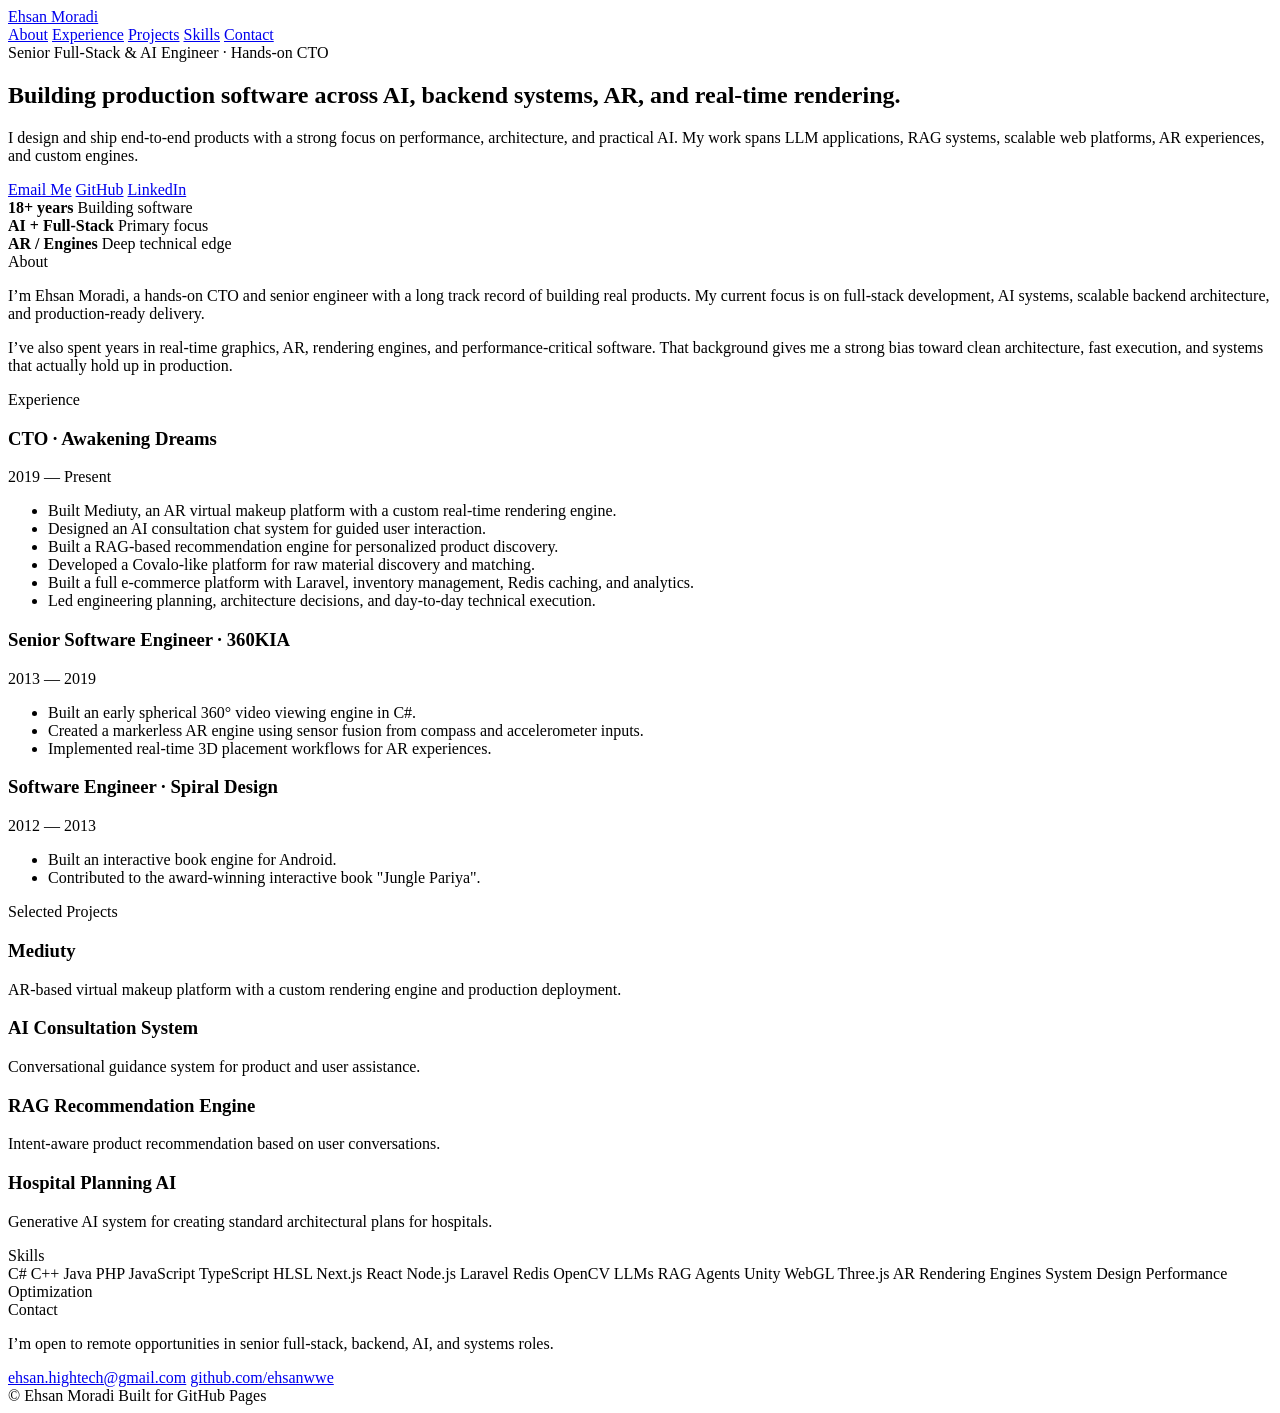
==== index.html @ c4885ecf "Create index.html" ====
<!DOCTYPE html>
<html lang="en">
<head>
  <meta charset="UTF-8" />
  <meta name="viewport" content="width=device-width, initial-scale=1.0" />
  <meta name="description" content="Ehsan Moradi — Senior Full-Stack & AI Engineer, hands-on CTO, building scalable products, AI systems, and real-time engines." />
  <meta name="theme-color" content="#0b1020" />
  <meta property="og:title" content="Ehsan Moradi — Full-Stack & AI Engineer" />
  <meta property="og:description" content="Hands-on CTO with 18+ years building AI systems, scalable products, AR, and real-time engines." />
  <meta property="og:type" content="website" />
  <title>Ehsan Moradi | Full-Stack & AI Engineer</title>
  <link rel="preconnect" href="https://fonts.googleapis.com">
  <link rel="preconnect" href="https://fonts.gstatic.com" crossorigin>
  <link href="https://fonts.googleapis.com/css2?family=Inter:wght@400;500;600;700;800&display=swap" rel="stylesheet">
  <link rel="stylesheet" href="style.css" />
</head>
<body>
  <div class="bg-grid"></div>

  <header class="topbar">
    <a class="brand" href="#home">Ehsan Moradi</a>
    <nav class="nav">
      <a href="#about">About</a>
      <a href="#experience">Experience</a>
      <a href="#projects">Projects</a>
      <a href="#skills">Skills</a>
      <a href="#contact">Contact</a>
    </nav>
  </header>

  <main id="home">
    <section class="hero">
      <div class="eyebrow">Senior Full-Stack & AI Engineer · Hands-on CTO</div>
      <h1>Building production software across AI, backend systems, AR, and real-time rendering.</h1>
      <p class="lead">
        I design and ship end-to-end products with a strong focus on performance, architecture, and practical AI.
        My work spans LLM applications, RAG systems, scalable web platforms, AR experiences, and custom engines.
      </p>

      <div class="hero-actions">
        <a class="button primary" href="mailto:ehsan.hightech@gmail.com">Email Me</a>
        <a class="button secondary" href="https://github.com/ehsanwwe" target="_blank" rel="noreferrer">GitHub</a>
        <a class="button secondary" href="https://www.linkedin.com/in/ehsan-hightech/" target="_blank" rel="noreferrer">LinkedIn</a>
      </div>

      <div class="hero-stats">
        <div class="stat">
          <strong>18+ years</strong>
          <span>Building software</span>
        </div>
        <div class="stat">
          <strong>AI + Full-Stack</strong>
          <span>Primary focus</span>
        </div>
        <div class="stat">
          <strong>AR / Engines</strong>
          <span>Deep technical edge</span>
        </div>
      </div>
    </section>

    <section class="section" id="about">
      <div class="section-title">
        <span>About</span>
      </div>
      <div class="card">
        <p>
          I’m Ehsan Moradi, a hands-on CTO and senior engineer with a long track record of building real products.
          My current focus is on full-stack development, AI systems, scalable backend architecture, and production-ready delivery.
        </p>
        <p>
          I’ve also spent years in real-time graphics, AR, rendering engines, and performance-critical software.
          That background gives me a strong bias toward clean architecture, fast execution, and systems that actually hold up in production.
        </p>
      </div>
    </section>

    <section class="section" id="experience">
      <div class="section-title">
        <span>Experience</span>
      </div>

      <div class="timeline">
        <article class="timeline-item card">
          <div class="timeline-meta">
            <h3>CTO · Awakening Dreams</h3>
            <span>2019 — Present</span>
          </div>
          <ul>
            <li>Built Mediuty, an AR virtual makeup platform with a custom real-time rendering engine.</li>
            <li>Designed an AI consultation chat system for guided user interaction.</li>
            <li>Built a RAG-based recommendation engine for personalized product discovery.</li>
            <li>Developed a Covalo-like platform for raw material discovery and matching.</li>
            <li>Built a full e-commerce platform with Laravel, inventory management, Redis caching, and analytics.</li>
            <li>Led engineering planning, architecture decisions, and day-to-day technical execution.</li>
          </ul>
        </article>

        <article class="timeline-item card">
          <div class="timeline-meta">
            <h3>Senior Software Engineer · 360KIA</h3>
            <span>2013 — 2019</span>
          </div>
          <ul>
            <li>Built an early spherical 360° video viewing engine in C#.</li>
            <li>Created a markerless AR engine using sensor fusion from compass and accelerometer inputs.</li>
            <li>Implemented real-time 3D placement workflows for AR experiences.</li>
          </ul>
        </article>

        <article class="timeline-item card">
          <div class="timeline-meta">
            <h3>Software Engineer · Spiral Design</h3>
            <span>2012 — 2013</span>
          </div>
          <ul>
            <li>Built an interactive book engine for Android.</li>
            <li>Contributed to the award-winning interactive book "Jungle Pariya".</li>
          </ul>
        </article>
      </div>
    </section>

    <section class="section" id="projects">
      <div class="section-title">
        <span>Selected Projects</span>
      </div>

      <div class="grid">
        <article class="card">
          <h3>Mediuty</h3>
          <p>AR-based virtual makeup platform with a custom rendering engine and production deployment.</p>
        </article>
        <article class="card">
          <h3>AI Consultation System</h3>
          <p>Conversational guidance system for product and user assistance.</p>
        </article>
        <article class="card">
          <h3>RAG Recommendation Engine</h3>
          <p>Intent-aware product recommendation based on user conversations.</p>
        </article>
        <article class="card">
          <h3>Hospital Planning AI</h3>
          <p>Generative AI system for creating standard architectural plans for hospitals.</p>
        </article>
      </div>
    </section>

    <section class="section" id="skills">
      <div class="section-title">
        <span>Skills</span>
      </div>

      <div class="card skill-cloud">
        <span>C#</span>
        <span>C++</span>
        <span>Java</span>
        <span>PHP</span>
        <span>JavaScript</span>
        <span>TypeScript</span>
        <span>HLSL</span>
        <span>Next.js</span>
        <span>React</span>
        <span>Node.js</span>
        <span>Laravel</span>
        <span>Redis</span>
        <span>OpenCV</span>
        <span>LLMs</span>
        <span>RAG</span>
        <span>Agents</span>
        <span>Unity</span>
        <span>WebGL</span>
        <span>Three.js</span>
        <span>AR</span>
        <span>Rendering Engines</span>
        <span>System Design</span>
        <span>Performance Optimization</span>
      </div>
    </section>

    <section class="section" id="contact">
      <div class="section-title">
        <span>Contact</span>
      </div>

      <div class="card contact-card">
        <p>I’m open to remote opportunities in senior full-stack, backend, AI, and systems roles.</p>
        <div class="contact-links">
          <a href="mailto:ehsan.hightech@gmail.com">ehsan.hightech@gmail.com</a>
          <a href="https://github.com/ehsanwwe" target="_blank" rel="noreferrer">github.com/ehsanwwe</a>
        </div>
      </div>
    </section>
  </main>

  <footer class="footer">
    <span>© <span id="year"></span> Ehsan Moradi</span>
    <span>Built for GitHub Pages</span>
  </footer>

  <script src="script.js"></script>
</body>
</html>
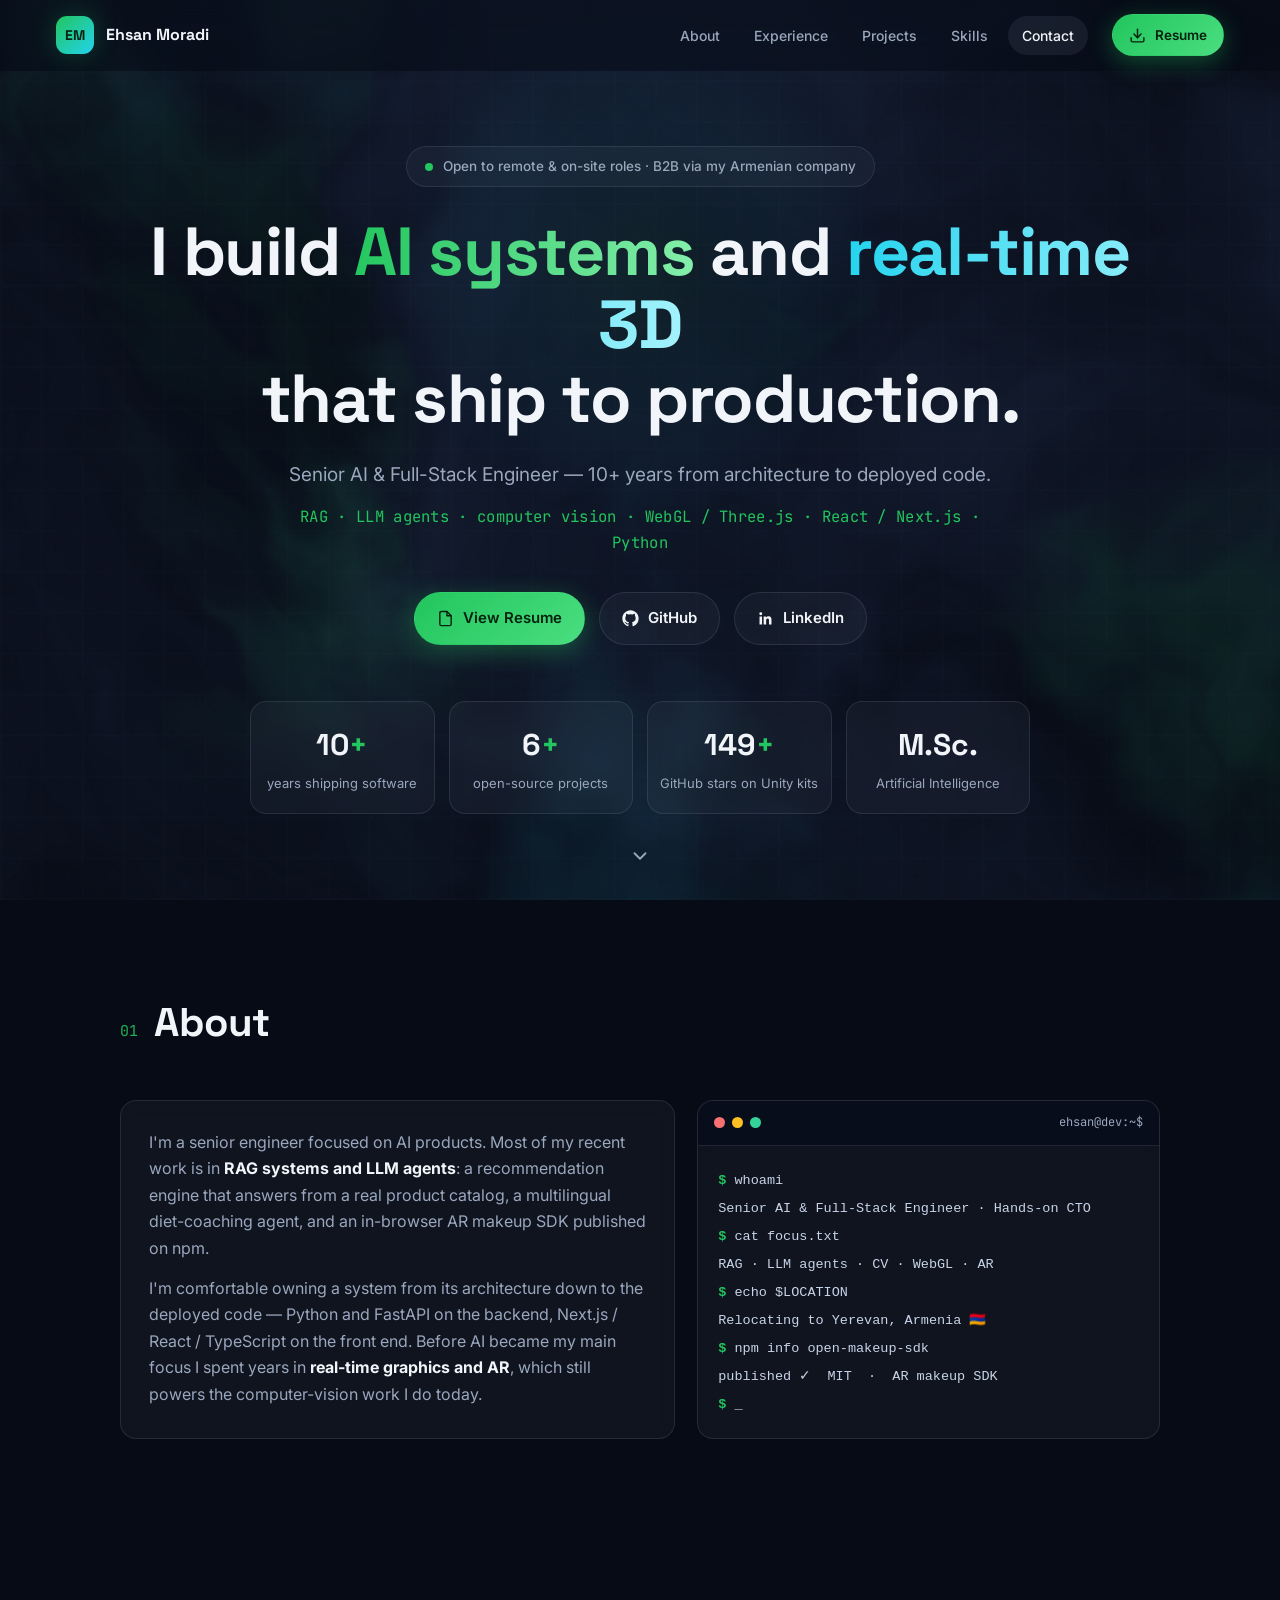
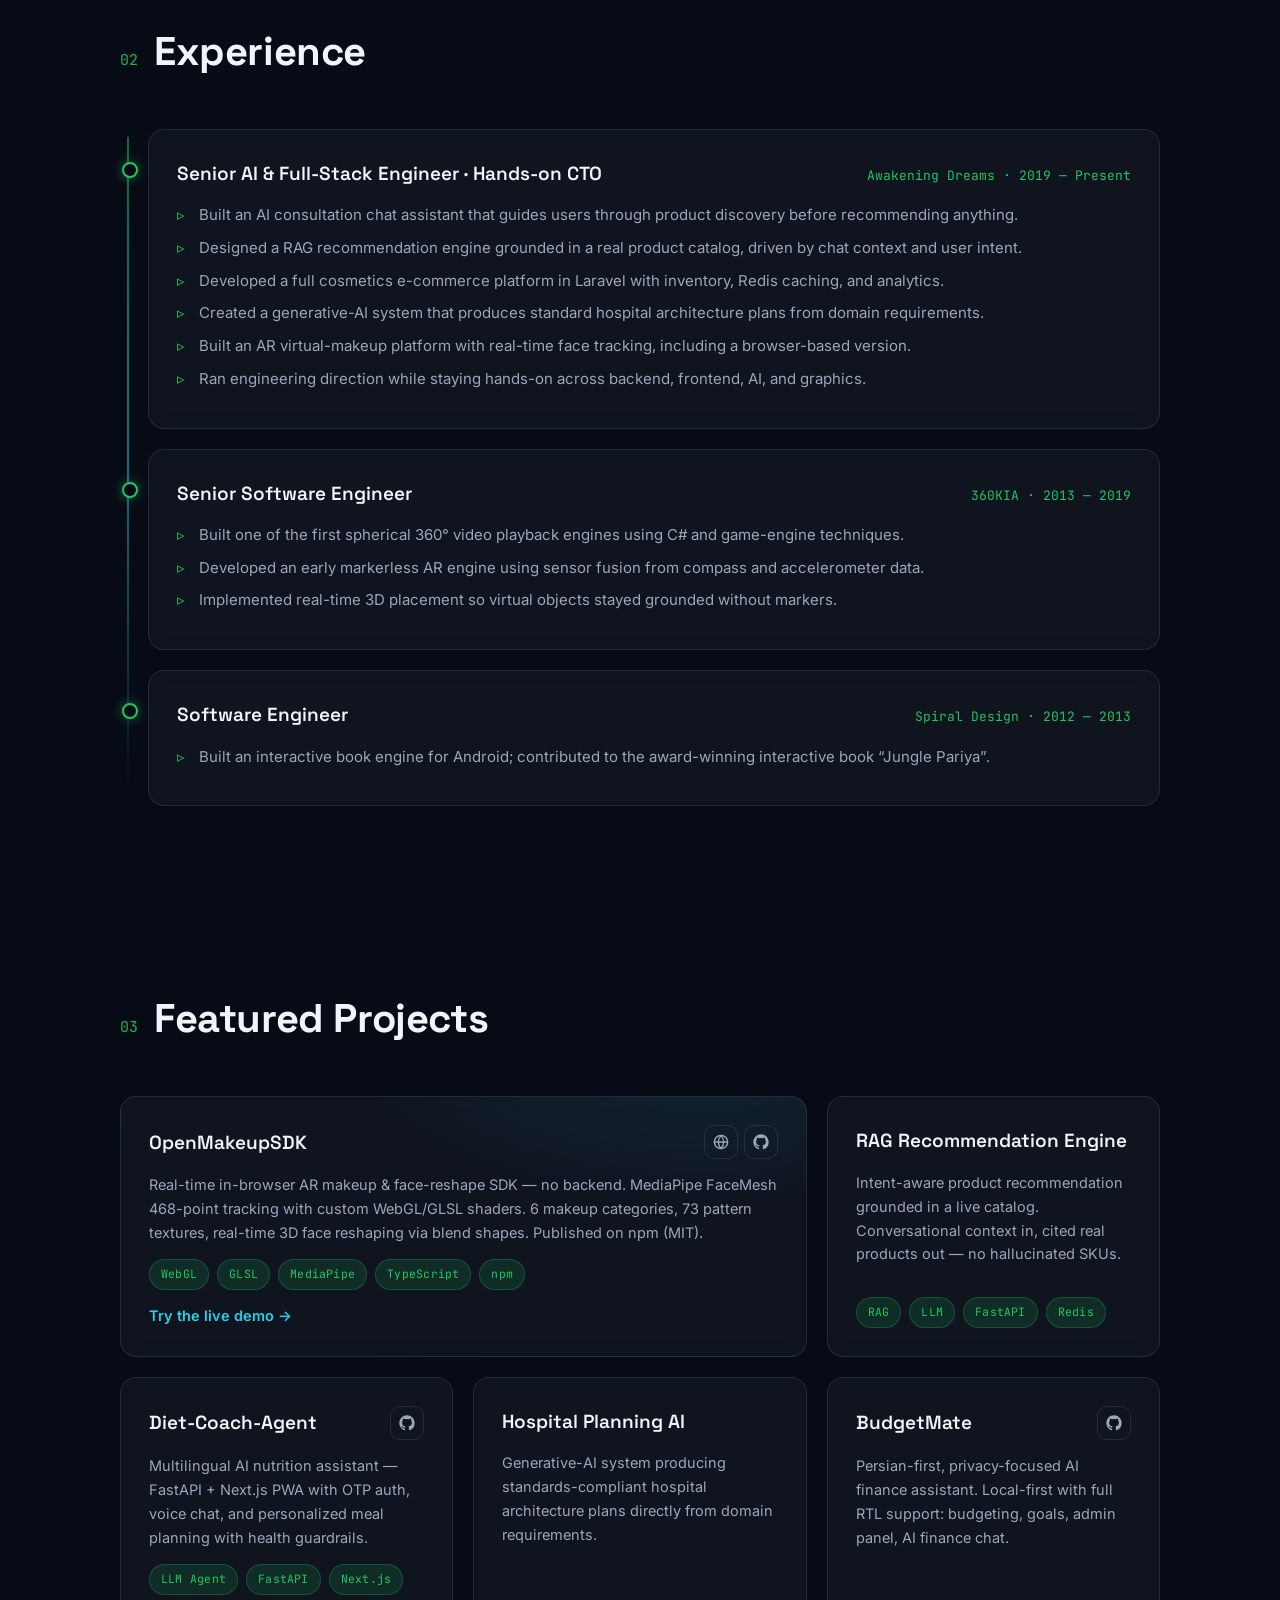
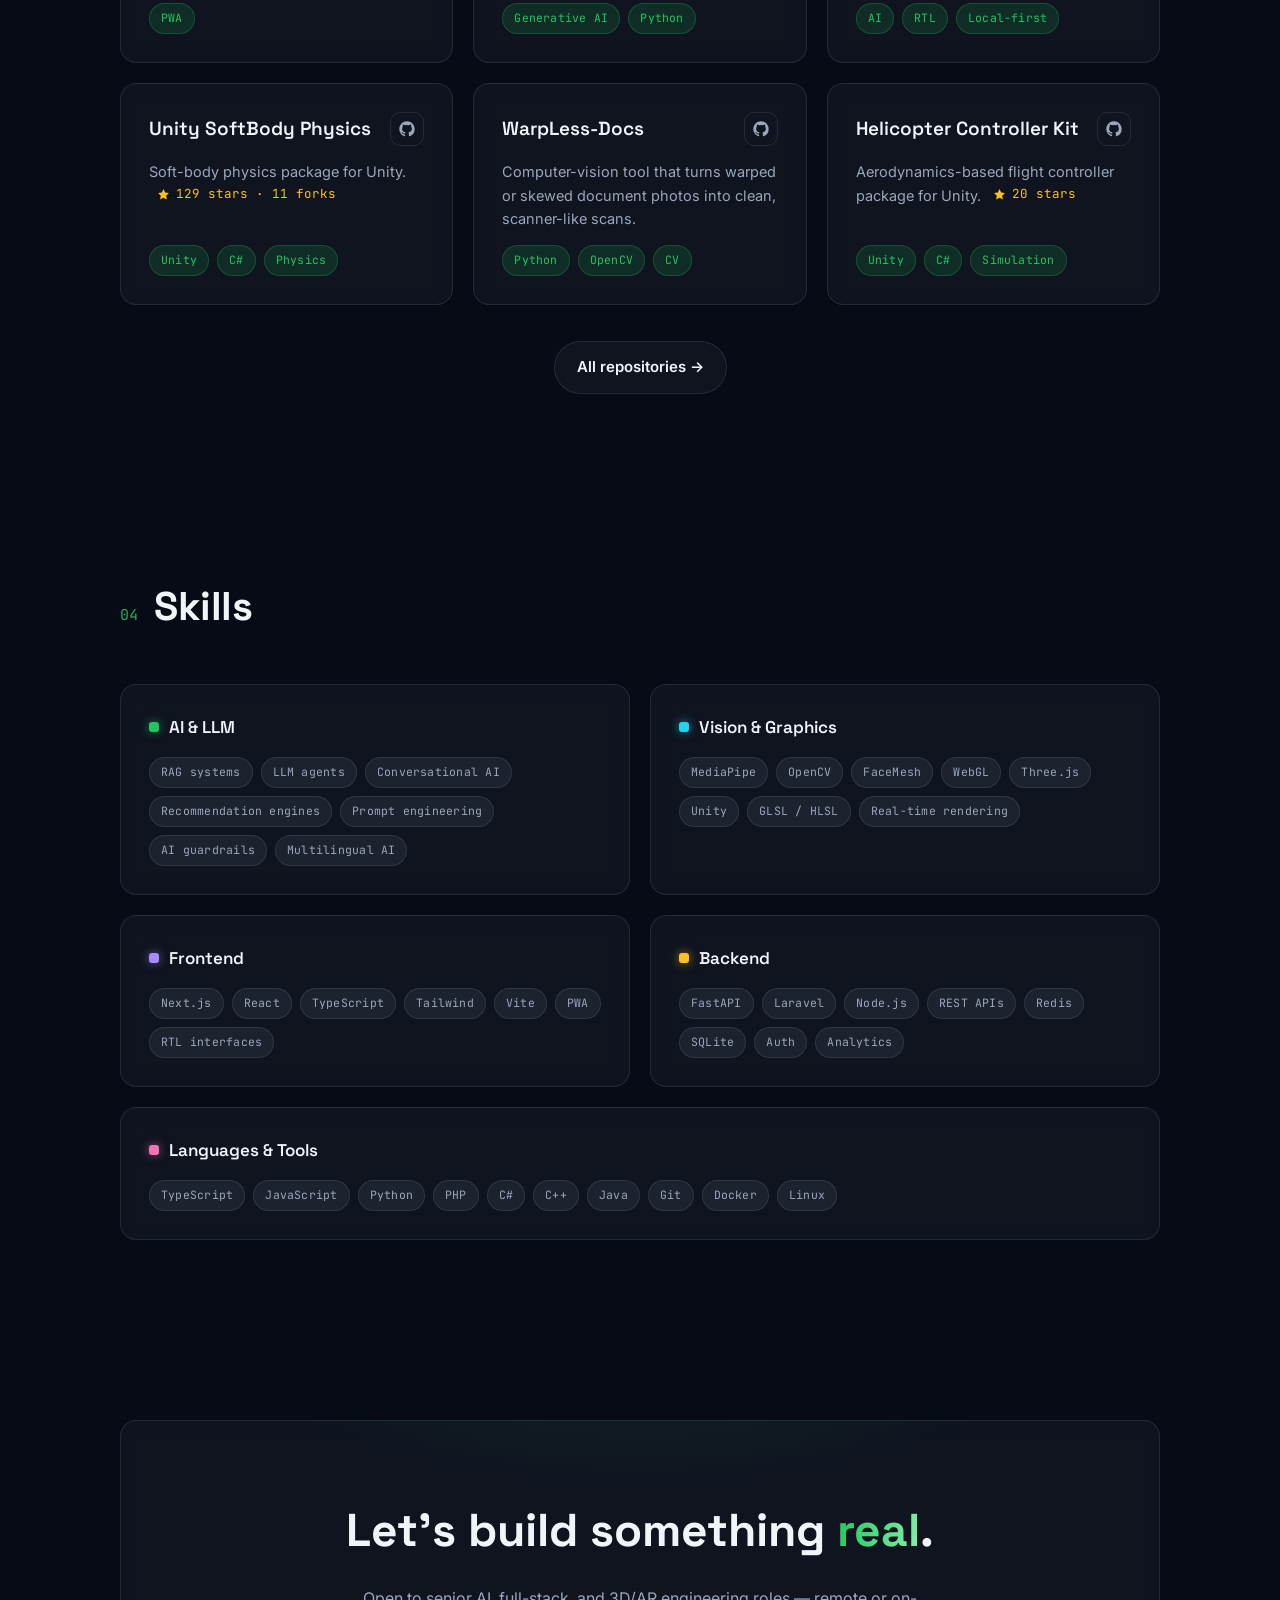
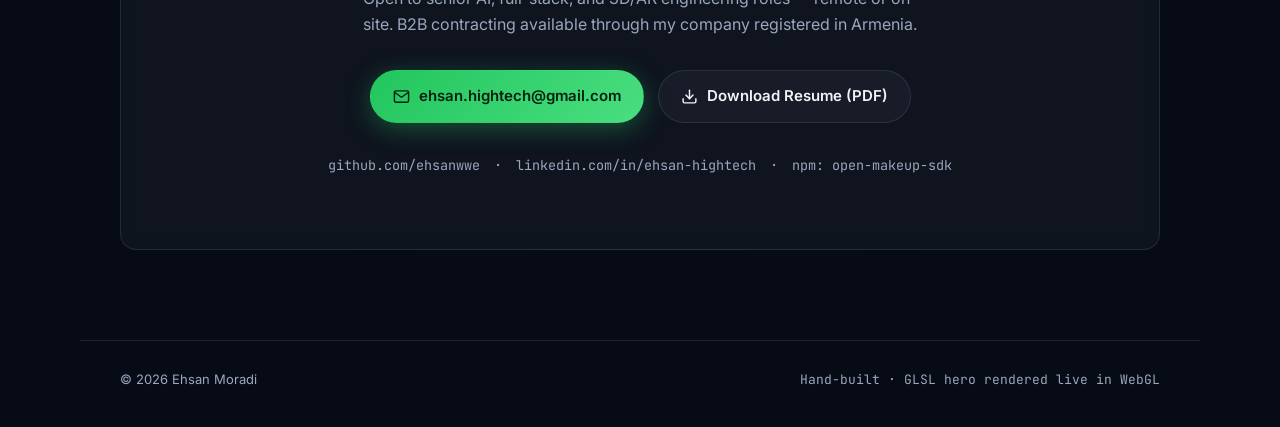
==== commit a4452e7e: "Redesign portfolio: WebGL shader hero, updated projects and resume" ====
--- a/index.html
+++ b/index.html
@@ -3,191 +3,369 @@
 <head>
   <meta charset="UTF-8" />
   <meta name="viewport" content="width=device-width, initial-scale=1.0" />
-  <meta name="description" content="Ehsan Moradi — Senior Full-Stack & AI Engineer, hands-on CTO, building scalable products, AI systems, and real-time engines." />
-  <meta name="theme-color" content="#0b1020" />
-  <meta property="og:title" content="Ehsan Moradi — Full-Stack & AI Engineer" />
-  <meta property="og:description" content="Hands-on CTO with 18+ years building AI systems, scalable products, AR, and real-time engines." />
+  <meta name="description" content="Ehsan Moradi — Senior AI & Full-Stack Engineer. RAG systems, LLM agents, computer vision, and real-time 3D/AR (WebGL, Three.js, Unity)." />
+  <meta name="theme-color" content="#070b16" />
+  <meta property="og:title" content="Ehsan Moradi — Senior AI & Full-Stack Engineer" />
+  <meta property="og:description" content="RAG systems, LLM agents, computer vision, and real-time 3D/AR. 10+ years shipping production software." />
   <meta property="og:type" content="website" />
-  <title>Ehsan Moradi | Full-Stack & AI Engineer</title>
-  <link rel="preconnect" href="https://fonts.googleapis.com">
-  <link rel="preconnect" href="https://fonts.gstatic.com" crossorigin>
-  <link href="https://fonts.googleapis.com/css2?family=Inter:wght@400;500;600;700;800&display=swap" rel="stylesheet">
+  <meta property="og:url" content="https://ehsanwwe.github.io/" />
+  <meta name="google-site-verification" content="PrLc9TsEm7Eomb3_ObNwf32BfNooqz1w4j-gSk7ICLw" />
+  <title>Ehsan Moradi | Senior AI & Full-Stack Engineer</title>
+  <link rel="preconnect" href="https://fonts.googleapis.com" />
+  <link rel="preconnect" href="https://fonts.gstatic.com" crossorigin />
+  <link href="https://fonts.googleapis.com/css2?family=Space+Grotesk:wght@400;500;600;700&family=Inter:wght@300;400;500;600;700&family=JetBrains+Mono:wght@400;500&display=swap" rel="stylesheet" />
   <link rel="stylesheet" href="style.css" />
+  <script type="application/ld+json">
+  {
+    "@context": "https://schema.org",
+    "@type": "Person",
+    "name": "Ehsan Moradi",
+    "jobTitle": "Senior AI & Full-Stack Engineer",
+    "email": "mailto:ehsan.hightech@gmail.com",
+    "url": "https://ehsanwwe.github.io",
+    "sameAs": [
+      "https://github.com/ehsanwwe",
+      "https://www.linkedin.com/in/ehsan-hightech/"
+    ],
+    "knowsAbout": ["RAG systems", "LLM agents", "Computer Vision", "WebGL", "Three.js", "React", "Next.js", "Python", "Unity"]
+  }
+  </script>
 </head>
 <body>
-  <div class="bg-grid"></div>
-
-  <header class="topbar">
-    <a class="brand" href="#home">Ehsan Moradi</a>
-    <nav class="nav">
+  <canvas id="gl" aria-hidden="true"></canvas>
+  <div class="noise" aria-hidden="true"></div>
+  <div class="cursor-glow" aria-hidden="true"></div>
+
+  <a class="skip-link" href="#main">Skip to main content</a>
+
+  <header class="topbar" id="topbar">
+    <a class="brand" href="#home" aria-label="Home">
+      <span class="brand-mark">EM</span>
+      <span class="brand-name">Ehsan Moradi</span>
+    </a>
+    <nav class="nav" aria-label="Primary">
       <a href="#about">About</a>
       <a href="#experience">Experience</a>
       <a href="#projects">Projects</a>
       <a href="#skills">Skills</a>
       <a href="#contact">Contact</a>
     </nav>
+    <a class="button small primary nav-cta" href="Ehsan_Moradi_Resume.pdf" target="_blank" rel="noreferrer">
+      <svg class="icon" viewBox="0 0 24 24" fill="none" stroke="currentColor" stroke-width="2" stroke-linecap="round" stroke-linejoin="round" aria-hidden="true"><path d="M21 15v4a2 2 0 0 1-2 2H5a2 2 0 0 1-2-2v-4"/><polyline points="7 10 12 15 17 10"/><line x1="12" y1="15" x2="12" y2="3"/></svg>
+      Resume
+    </a>
+    <button class="nav-toggle" id="navToggle" aria-label="Toggle menu" aria-expanded="false">
+      <span></span><span></span>
+    </button>
   </header>
 
-  <main id="home">
-    <section class="hero">
-      <div class="eyebrow">Senior Full-Stack & AI Engineer · Hands-on CTO</div>
-      <h1>Building production software across AI, backend systems, AR, and real-time rendering.</h1>
-      <p class="lead">
-        I design and ship end-to-end products with a strong focus on performance, architecture, and practical AI.
-        My work spans LLM applications, RAG systems, scalable web platforms, AR experiences, and custom engines.
-      </p>
-
-      <div class="hero-actions">
-        <a class="button primary" href="mailto:ehsan.hightech@gmail.com">Email Me</a>
-        <a class="button secondary" href="https://github.com/ehsanwwe" target="_blank" rel="noreferrer">GitHub</a>
-        <a class="button secondary" href="https://www.linkedin.com/in/ehsan-hightech/" target="_blank" rel="noreferrer">LinkedIn</a>
-      </div>
-
-      <div class="hero-stats">
-        <div class="stat">
-          <strong>18+ years</strong>
-          <span>Building software</span>
-        </div>
-        <div class="stat">
-          <strong>AI + Full-Stack</strong>
-          <span>Primary focus</span>
-        </div>
-        <div class="stat">
-          <strong>AR / Engines</strong>
-          <span>Deep technical edge</span>
-        </div>
-      </div>
-    </section>
-
+  <main id="main">
+    <!-- ============ HERO ============ -->
+    <section class="hero" id="home">
+      <div class="hero-inner">
+        <div class="hero-badge reveal">
+          <span class="pulse-dot" aria-hidden="true"></span>
+          Open to remote &amp; on-site roles · B2B via my Armenian company
+        </div>
+
+        <h1 class="hero-title reveal">
+          I build <span class="grad">AI systems</span> and
+          <span class="grad-alt">real-time 3D</span><br class="br-desktop" />
+          that ship to production.
+        </h1>
+
+        <p class="hero-sub reveal">
+          Senior AI &amp; Full-Stack Engineer — 10+ years from architecture to deployed code.
+          <span class="mono-line">RAG · LLM agents · computer vision · WebGL / Three.js · React / Next.js · Python</span>
+        </p>
+
+        <div class="hero-actions reveal">
+          <a class="button primary" href="Ehsan_Moradi_Resume.pdf" target="_blank" rel="noreferrer">
+            <svg class="icon" viewBox="0 0 24 24" fill="none" stroke="currentColor" stroke-width="2" stroke-linecap="round" stroke-linejoin="round" aria-hidden="true"><path d="M14 2H6a2 2 0 0 0-2 2v16a2 2 0 0 0 2 2h12a2 2 0 0 0 2-2V8z"/><polyline points="14 2 14 8 20 8"/></svg>
+            View Resume
+          </a>
+          <a class="button ghost" href="https://github.com/ehsanwwe" target="_blank" rel="noreferrer">
+            <svg class="icon" viewBox="0 0 24 24" fill="currentColor" aria-hidden="true"><path d="M12 .5C5.65.5.5 5.65.5 12c0 5.08 3.29 9.39 7.86 10.91.58.11.79-.25.79-.55v-2.17c-3.2.7-3.87-1.36-3.87-1.36-.52-1.33-1.28-1.68-1.28-1.68-1.04-.71.08-.7.08-.7 1.15.08 1.76 1.18 1.76 1.18 1.03 1.76 2.69 1.25 3.35.96.1-.75.4-1.25.72-1.54-2.55-.29-5.24-1.28-5.24-5.68 0-1.26.45-2.28 1.18-3.09-.12-.29-.51-1.46.11-3.05 0 0 .96-.31 3.15 1.18a10.9 10.9 0 0 1 5.74 0c2.18-1.49 3.14-1.18 3.14-1.18.63 1.59.24 2.76.12 3.05.74.81 1.18 1.83 1.18 3.09 0 4.42-2.69 5.39-5.26 5.67.41.36.78 1.06.78 2.14v3.17c0 .31.21.67.8.55A11.51 11.51 0 0 0 23.5 12C23.5 5.65 18.35.5 12 .5z"/></svg>
+            GitHub
+          </a>
+          <a class="button ghost" href="https://www.linkedin.com/in/ehsan-hightech/" target="_blank" rel="noreferrer">
+            <svg class="icon" viewBox="0 0 24 24" fill="currentColor" aria-hidden="true"><path d="M20.45 20.45h-3.55v-5.57c0-1.33-.03-3.04-1.85-3.04-1.86 0-2.14 1.45-2.14 2.94v5.67H9.35V9h3.41v1.56h.05c.47-.9 1.63-1.85 3.36-1.85 3.6 0 4.27 2.37 4.27 5.46v6.28zM5.34 7.43a2.06 2.06 0 1 1 0-4.12 2.06 2.06 0 0 1 0 4.12zM7.12 20.45H3.56V9h3.56v11.45z"/></svg>
+            LinkedIn
+          </a>
+        </div>
+
+        <dl class="hero-stats reveal">
+          <div class="stat"><dt data-count="10">0</dt><dd>years shipping software</dd></div>
+          <div class="stat"><dt data-count="6">0</dt><dd>open-source projects</dd></div>
+          <div class="stat"><dt data-count="149">0</dt><dd>GitHub stars on Unity kits</dd></div>
+          <div class="stat"><dt class="static">M.Sc.</dt><dd>Artificial Intelligence</dd></div>
+        </dl>
+      </div>
+
+      <a class="scroll-hint" href="#about" aria-label="Scroll to About">
+        <svg class="icon" viewBox="0 0 24 24" fill="none" stroke="currentColor" stroke-width="2" stroke-linecap="round" stroke-linejoin="round" aria-hidden="true"><polyline points="6 9 12 15 18 9"/></svg>
+      </a>
+    </section>
+
+    <!-- ============ ABOUT ============ -->
     <section class="section" id="about">
-      <div class="section-title">
-        <span>About</span>
-      </div>
-      <div class="card">
-        <p>
-          I’m Ehsan Moradi, a hands-on CTO and senior engineer with a long track record of building real products.
-          My current focus is on full-stack development, AI systems, scalable backend architecture, and production-ready delivery.
+      <div class="section-head reveal">
+        <span class="section-num mono">01</span>
+        <h2>About</h2>
+      </div>
+      <div class="about-grid">
+        <div class="card glass reveal">
+          <p>
+            I'm a senior engineer focused on AI products. Most of my recent work is in
+            <strong>RAG systems and LLM agents</strong>: a recommendation engine that answers from a real
+            product catalog, a multilingual diet-coaching agent, and an in-browser AR makeup SDK published on npm.
+          </p>
+          <p>
+            I'm comfortable owning a system from its architecture down to the deployed code — Python and
+            FastAPI on the backend, Next.js / React / TypeScript on the front end. Before AI became my main
+            focus I spent years in <strong>real-time graphics and AR</strong>, which still powers the
+            computer-vision work I do today.
+          </p>
+        </div>
+        <div class="card glass terminal reveal" aria-label="Quick facts">
+          <div class="terminal-bar"><span></span><span></span><span></span><em class="mono">ehsan@dev:~$</em></div>
+          <pre class="mono"><code><span class="t-cmd">$</span> whoami
+Senior AI &amp; Full-Stack Engineer · Hands-on CTO
+<span class="t-cmd">$</span> cat focus.txt
+RAG · LLM agents · CV · WebGL · AR
+<span class="t-cmd">$</span> echo $LOCATION
+Relocating to Yerevan, Armenia 🇦🇲
+<span class="t-cmd">$</span> npm info open-makeup-sdk
+published ✓  MIT  ·  AR makeup SDK
+<span class="t-cmd">$</span> _</code></pre>
+        </div>
+      </div>
+    </section>
+
+    <!-- ============ EXPERIENCE ============ -->
+    <section class="section" id="experience">
+      <div class="section-head reveal">
+        <span class="section-num mono">02</span>
+        <h2>Experience</h2>
+      </div>
+
+      <div class="timeline">
+        <article class="timeline-item card glass reveal">
+          <div class="timeline-meta">
+            <h3>Senior AI &amp; Full-Stack Engineer · Hands-on CTO</h3>
+            <span class="mono badge-line">Awakening Dreams · 2019 — Present</span>
+          </div>
+          <ul>
+            <li>Built an AI consultation chat assistant that guides users through product discovery before recommending anything.</li>
+            <li>Designed a RAG recommendation engine grounded in a real product catalog, driven by chat context and user intent.</li>
+            <li>Developed a full cosmetics e-commerce platform in Laravel with inventory, Redis caching, and analytics.</li>
+            <li>Created a generative-AI system that produces standard hospital architecture plans from domain requirements.</li>
+            <li>Built an AR virtual-makeup platform with real-time face tracking, including a browser-based version.</li>
+            <li>Ran engineering direction while staying hands-on across backend, frontend, AI, and graphics.</li>
+          </ul>
+        </article>
+
+        <article class="timeline-item card glass reveal">
+          <div class="timeline-meta">
+            <h3>Senior Software Engineer</h3>
+            <span class="mono badge-line">360KIA · 2013 — 2019</span>
+          </div>
+          <ul>
+            <li>Built one of the first spherical 360° video playback engines using C# and game-engine techniques.</li>
+            <li>Developed an early markerless AR engine using sensor fusion from compass and accelerometer data.</li>
+            <li>Implemented real-time 3D placement so virtual objects stayed grounded without markers.</li>
+          </ul>
+        </article>
+
+        <article class="timeline-item card glass reveal">
+          <div class="timeline-meta">
+            <h3>Software Engineer</h3>
+            <span class="mono badge-line">Spiral Design · 2012 — 2013</span>
+          </div>
+          <ul>
+            <li>Built an interactive book engine for Android; contributed to the award-winning interactive book “Jungle Pariya”.</li>
+          </ul>
+        </article>
+      </div>
+    </section>
+
+    <!-- ============ PROJECTS ============ -->
+    <section class="section" id="projects">
+      <div class="section-head reveal">
+        <span class="section-num mono">03</span>
+        <h2>Featured Projects</h2>
+      </div>
+
+      <div class="bento">
+        <article class="card glass project featured reveal" data-tilt>
+          <div class="project-top">
+            <h3>OpenMakeupSDK</h3>
+            <div class="project-links">
+              <a href="https://ehsanwwe.github.io/open-makeup-sdk/" target="_blank" rel="noreferrer" aria-label="OpenMakeupSDK live demo">
+                <svg class="icon" viewBox="0 0 24 24" fill="none" stroke="currentColor" stroke-width="2" stroke-linecap="round" stroke-linejoin="round" aria-hidden="true"><circle cx="12" cy="12" r="10"/><line x1="2" y1="12" x2="22" y2="12"/><path d="M12 2a15.3 15.3 0 0 1 4 10 15.3 15.3 0 0 1-4 10 15.3 15.3 0 0 1-4-10 15.3 15.3 0 0 1 4-10z"/></svg>
+              </a>
+              <a href="https://github.com/ehsanwwe/OpenMakeupSDK" target="_blank" rel="noreferrer" aria-label="OpenMakeupSDK on GitHub">
+                <svg class="icon" viewBox="0 0 24 24" fill="currentColor" aria-hidden="true"><path d="M12 .5C5.65.5.5 5.65.5 12c0 5.08 3.29 9.39 7.86 10.91.58.11.79-.25.79-.55v-2.17c-3.2.7-3.87-1.36-3.87-1.36-.52-1.33-1.28-1.68-1.28-1.68-1.04-.71.08-.7.08-.7 1.15.08 1.76 1.18 1.76 1.18 1.03 1.76 2.69 1.25 3.35.96.1-.75.4-1.25.72-1.54-2.55-.29-5.24-1.28-5.24-5.68 0-1.26.45-2.28 1.18-3.09-.12-.29-.51-1.46.11-3.05 0 0 .96-.31 3.15 1.18a10.9 10.9 0 0 1 5.74 0c2.18-1.49 3.14-1.18 3.14-1.18.63 1.59.24 2.76.12 3.05.74.81 1.18 1.83 1.18 3.09 0 4.42-2.69 5.39-5.26 5.67.41.36.78 1.06.78 2.14v3.17c0 .31.21.67.8.55A11.51 11.51 0 0 0 23.5 12C23.5 5.65 18.35.5 12 .5z"/></svg>
+              </a>
+            </div>
+          </div>
+          <p>Real-time in-browser AR makeup &amp; face-reshape SDK — no backend. MediaPipe FaceMesh 468-point tracking with custom WebGL/GLSL shaders. 6 makeup categories, 73 pattern textures, real-time 3D face reshaping via blend shapes. Published on npm (MIT).</p>
+          <div class="tags mono"><span>WebGL</span><span>GLSL</span><span>MediaPipe</span><span>TypeScript</span><span>npm</span></div>
+          <a class="project-cta" href="https://ehsanwwe.github.io/open-makeup-sdk/" target="_blank" rel="noreferrer">Try the live demo →</a>
+        </article>
+
+        <article class="card glass project reveal" data-tilt>
+          <div class="project-top">
+            <h3>RAG Recommendation Engine</h3>
+          </div>
+          <p>Intent-aware product recommendation grounded in a live catalog. Conversational context in, cited real products out — no hallucinated SKUs.</p>
+          <div class="tags mono"><span>RAG</span><span>LLM</span><span>FastAPI</span><span>Redis</span></div>
+        </article>
+
+        <article class="card glass project reveal" data-tilt>
+          <div class="project-top">
+            <h3>Diet-Coach-Agent</h3>
+            <div class="project-links">
+              <a href="https://github.com/ehsanwwe/Diet-Coach-Agent" target="_blank" rel="noreferrer" aria-label="Diet-Coach-Agent on GitHub">
+                <svg class="icon" viewBox="0 0 24 24" fill="currentColor" aria-hidden="true"><path d="M12 .5C5.65.5.5 5.65.5 12c0 5.08 3.29 9.39 7.86 10.91.58.11.79-.25.79-.55v-2.17c-3.2.7-3.87-1.36-3.87-1.36-.52-1.33-1.28-1.68-1.28-1.68-1.04-.71.08-.7.08-.7 1.15.08 1.76 1.18 1.76 1.18 1.03 1.76 2.69 1.25 3.35.96.1-.75.4-1.25.72-1.54-2.55-.29-5.24-1.28-5.24-5.68 0-1.26.45-2.28 1.18-3.09-.12-.29-.51-1.46.11-3.05 0 0 .96-.31 3.15 1.18a10.9 10.9 0 0 1 5.74 0c2.18-1.49 3.14-1.18 3.14-1.18.63 1.59.24 2.76.12 3.05.74.81 1.18 1.83 1.18 3.09 0 4.42-2.69 5.39-5.26 5.67.41.36.78 1.06.78 2.14v3.17c0 .31.21.67.8.55A11.51 11.51 0 0 0 23.5 12C23.5 5.65 18.35.5 12 .5z"/></svg>
+              </a>
+            </div>
+          </div>
+          <p>Multilingual AI nutrition assistant — FastAPI + Next.js PWA with OTP auth, voice chat, and personalized meal planning with health guardrails.</p>
+          <div class="tags mono"><span>LLM Agent</span><span>FastAPI</span><span>Next.js</span><span>PWA</span></div>
+        </article>
+
+        <article class="card glass project reveal" data-tilt>
+          <div class="project-top">
+            <h3>Hospital Planning AI</h3>
+          </div>
+          <p>Generative-AI system producing standards-compliant hospital architecture plans directly from domain requirements.</p>
+          <div class="tags mono"><span>Generative AI</span><span>Python</span></div>
+        </article>
+
+        <article class="card glass project reveal" data-tilt>
+          <div class="project-top">
+            <h3>BudgetMate</h3>
+            <div class="project-links">
+              <a href="https://github.com/ehsanwwe/BudgetMate" target="_blank" rel="noreferrer" aria-label="BudgetMate on GitHub">
+                <svg class="icon" viewBox="0 0 24 24" fill="currentColor" aria-hidden="true"><path d="M12 .5C5.65.5.5 5.65.5 12c0 5.08 3.29 9.39 7.86 10.91.58.11.79-.25.79-.55v-2.17c-3.2.7-3.87-1.36-3.87-1.36-.52-1.33-1.28-1.68-1.28-1.68-1.04-.71.08-.7.08-.7 1.15.08 1.76 1.18 1.76 1.18 1.03 1.76 2.69 1.25 3.35.96.1-.75.4-1.25.72-1.54-2.55-.29-5.24-1.28-5.24-5.68 0-1.26.45-2.28 1.18-3.09-.12-.29-.51-1.46.11-3.05 0 0 .96-.31 3.15 1.18a10.9 10.9 0 0 1 5.74 0c2.18-1.49 3.14-1.18 3.14-1.18.63 1.59.24 2.76.12 3.05.74.81 1.18 1.83 1.18 3.09 0 4.42-2.69 5.39-5.26 5.67.41.36.78 1.06.78 2.14v3.17c0 .31.21.67.8.55A11.51 11.51 0 0 0 23.5 12C23.5 5.65 18.35.5 12 .5z"/></svg>
+              </a>
+            </div>
+          </div>
+          <p>Persian-first, privacy-focused AI finance assistant. Local-first with full RTL support: budgeting, goals, admin panel, AI finance chat.</p>
+          <div class="tags mono"><span>AI</span><span>RTL</span><span>Local-first</span></div>
+        </article>
+
+        <article class="card glass project reveal" data-tilt>
+          <div class="project-top">
+            <h3>Unity SoftBody Physics</h3>
+            <div class="project-links">
+              <a href="https://github.com/ehsanwwe/Unity-SoftBody-Physics" target="_blank" rel="noreferrer" aria-label="Unity SoftBody Physics on GitHub">
+                <svg class="icon" viewBox="0 0 24 24" fill="currentColor" aria-hidden="true"><path d="M12 .5C5.65.5.5 5.65.5 12c0 5.08 3.29 9.39 7.86 10.91.58.11.79-.25.79-.55v-2.17c-3.2.7-3.87-1.36-3.87-1.36-.52-1.33-1.28-1.68-1.28-1.68-1.04-.71.08-.7.08-.7 1.15.08 1.76 1.18 1.76 1.18 1.03 1.76 2.69 1.25 3.35.96.1-.75.4-1.25.72-1.54-2.55-.29-5.24-1.28-5.24-5.68 0-1.26.45-2.28 1.18-3.09-.12-.29-.51-1.46.11-3.05 0 0 .96-.31 3.15 1.18a10.9 10.9 0 0 1 5.74 0c2.18-1.49 3.14-1.18 3.14-1.18.63 1.59.24 2.76.12 3.05.74.81 1.18 1.83 1.18 3.09 0 4.42-2.69 5.39-5.26 5.67.41.36.78 1.06.78 2.14v3.17c0 .31.21.67.8.55A11.51 11.51 0 0 0 23.5 12C23.5 5.65 18.35.5 12 .5z"/></svg>
+              </a>
+            </div>
+          </div>
+          <p>Soft-body physics package for Unity.
+            <span class="stars mono">
+              <svg class="icon star" viewBox="0 0 24 24" fill="currentColor" aria-hidden="true"><polygon points="12 2 15.09 8.26 22 9.27 17 14.14 18.18 21.02 12 17.77 5.82 21.02 7 14.14 2 9.27 8.91 8.26 12 2"/></svg>
+              129 stars · 11 forks
+            </span>
+          </p>
+          <div class="tags mono"><span>Unity</span><span>C#</span><span>Physics</span></div>
+        </article>
+
+        <article class="card glass project reveal" data-tilt>
+          <div class="project-top">
+            <h3>WarpLess-Docs</h3>
+            <div class="project-links">
+              <a href="https://github.com/ehsanwwe/WarpLess-Docs" target="_blank" rel="noreferrer" aria-label="WarpLess-Docs on GitHub">
+                <svg class="icon" viewBox="0 0 24 24" fill="currentColor" aria-hidden="true"><path d="M12 .5C5.65.5.5 5.65.5 12c0 5.08 3.29 9.39 7.86 10.91.58.11.79-.25.79-.55v-2.17c-3.2.7-3.87-1.36-3.87-1.36-.52-1.33-1.28-1.68-1.28-1.68-1.04-.71.08-.7.08-.7 1.15.08 1.76 1.18 1.76 1.18 1.03 1.76 2.69 1.25 3.35.96.1-.75.4-1.25.72-1.54-2.55-.29-5.24-1.28-5.24-5.68 0-1.26.45-2.28 1.18-3.09-.12-.29-.51-1.46.11-3.05 0 0 .96-.31 3.15 1.18a10.9 10.9 0 0 1 5.74 0c2.18-1.49 3.14-1.18 3.14-1.18.63 1.59.24 2.76.12 3.05.74.81 1.18 1.83 1.18 3.09 0 4.42-2.69 5.39-5.26 5.67.41.36.78 1.06.78 2.14v3.17c0 .31.21.67.8.55A11.51 11.51 0 0 0 23.5 12C23.5 5.65 18.35.5 12 .5z"/></svg>
+              </a>
+            </div>
+          </div>
+          <p>Computer-vision tool that turns warped or skewed document photos into clean, scanner-like scans.</p>
+          <div class="tags mono"><span>Python</span><span>OpenCV</span><span>CV</span></div>
+        </article>
+
+        <article class="card glass project reveal" data-tilt>
+          <div class="project-top">
+            <h3>Helicopter Controller Kit</h3>
+            <div class="project-links">
+              <a href="https://github.com/ehsanwwe" target="_blank" rel="noreferrer" aria-label="Helicopter Controller Kit on GitHub">
+                <svg class="icon" viewBox="0 0 24 24" fill="currentColor" aria-hidden="true"><path d="M12 .5C5.65.5.5 5.65.5 12c0 5.08 3.29 9.39 7.86 10.91.58.11.79-.25.79-.55v-2.17c-3.2.7-3.87-1.36-3.87-1.36-.52-1.33-1.28-1.68-1.28-1.68-1.04-.71.08-.7.08-.7 1.15.08 1.76 1.18 1.76 1.18 1.03 1.76 2.69 1.25 3.35.96.1-.75.4-1.25.72-1.54-2.55-.29-5.24-1.28-5.24-5.68 0-1.26.45-2.28 1.18-3.09-.12-.29-.51-1.46.11-3.05 0 0 .96-.31 3.15 1.18a10.9 10.9 0 0 1 5.74 0c2.18-1.49 3.14-1.18 3.14-1.18.63 1.59.24 2.76.12 3.05.74.81 1.18 1.83 1.18 3.09 0 4.42-2.69 5.39-5.26 5.67.41.36.78 1.06.78 2.14v3.17c0 .31.21.67.8.55A11.51 11.51 0 0 0 23.5 12C23.5 5.65 18.35.5 12 .5z"/></svg>
+              </a>
+            </div>
+          </div>
+          <p>Aerodynamics-based flight controller package for Unity.
+            <span class="stars mono">
+              <svg class="icon star" viewBox="0 0 24 24" fill="currentColor" aria-hidden="true"><polygon points="12 2 15.09 8.26 22 9.27 17 14.14 18.18 21.02 12 17.77 5.82 21.02 7 14.14 2 9.27 8.91 8.26 12 2"/></svg>
+              20 stars
+            </span>
+          </p>
+          <div class="tags mono"><span>Unity</span><span>C#</span><span>Simulation</span></div>
+        </article>
+      </div>
+
+      <div class="section-foot reveal">
+        <a class="button ghost" href="https://github.com/ehsanwwe?tab=repositories" target="_blank" rel="noreferrer">All repositories →</a>
+      </div>
+    </section>
+
+    <!-- ============ SKILLS ============ -->
+    <section class="section" id="skills">
+      <div class="section-head reveal">
+        <span class="section-num mono">04</span>
+        <h2>Skills</h2>
+      </div>
+
+      <div class="skills-grid">
+        <div class="card glass skill-group reveal">
+          <h3><span class="dot ai" aria-hidden="true"></span>AI &amp; LLM</h3>
+          <div class="tags mono"><span>RAG systems</span><span>LLM agents</span><span>Conversational AI</span><span>Recommendation engines</span><span>Prompt engineering</span><span>AI guardrails</span><span>Multilingual AI</span></div>
+        </div>
+        <div class="card glass skill-group reveal">
+          <h3><span class="dot gfx" aria-hidden="true"></span>Vision &amp; Graphics</h3>
+          <div class="tags mono"><span>MediaPipe</span><span>OpenCV</span><span>FaceMesh</span><span>WebGL</span><span>Three.js</span><span>Unity</span><span>GLSL / HLSL</span><span>Real-time rendering</span></div>
+        </div>
+        <div class="card glass skill-group reveal">
+          <h3><span class="dot fe" aria-hidden="true"></span>Frontend</h3>
+          <div class="tags mono"><span>Next.js</span><span>React</span><span>TypeScript</span><span>Tailwind</span><span>Vite</span><span>PWA</span><span>RTL interfaces</span></div>
+        </div>
+        <div class="card glass skill-group reveal">
+          <h3><span class="dot be" aria-hidden="true"></span>Backend</h3>
+          <div class="tags mono"><span>FastAPI</span><span>Laravel</span><span>Node.js</span><span>REST APIs</span><span>Redis</span><span>SQLite</span><span>Auth</span><span>Analytics</span></div>
+        </div>
+        <div class="card glass skill-group wide reveal">
+          <h3><span class="dot lang" aria-hidden="true"></span>Languages &amp; Tools</h3>
+          <div class="tags mono"><span>TypeScript</span><span>JavaScript</span><span>Python</span><span>PHP</span><span>C#</span><span>C++</span><span>Java</span><span>Git</span><span>Docker</span><span>Linux</span></div>
+        </div>
+      </div>
+    </section>
+
+    <!-- ============ CONTACT ============ -->
+    <section class="section" id="contact">
+      <div class="contact-card card glass reveal">
+        <h2 class="contact-title">Let's build something <span class="grad">real</span>.</h2>
+        <p class="contact-sub">
+          Open to senior AI, full-stack, and 3D/AR engineering roles — remote or on-site.
+          B2B contracting available through my company registered in Armenia.
         </p>
-        <p>
-          I’ve also spent years in real-time graphics, AR, rendering engines, and performance-critical software.
-          That background gives me a strong bias toward clean architecture, fast execution, and systems that actually hold up in production.
-        </p>
-      </div>
-    </section>
-
-    <section class="section" id="experience">
-      <div class="section-title">
-        <span>Experience</span>
-      </div>
-
-      <div class="timeline">
-        <article class="timeline-item card">
-          <div class="timeline-meta">
-            <h3>CTO · Awakening Dreams</h3>
-            <span>2019 — Present</span>
-          </div>
-          <ul>
-            <li>Built Mediuty, an AR virtual makeup platform with a custom real-time rendering engine.</li>
-            <li>Designed an AI consultation chat system for guided user interaction.</li>
-            <li>Built a RAG-based recommendation engine for personalized product discovery.</li>
-            <li>Developed a Covalo-like platform for raw material discovery and matching.</li>
-            <li>Built a full e-commerce platform with Laravel, inventory management, Redis caching, and analytics.</li>
-            <li>Led engineering planning, architecture decisions, and day-to-day technical execution.</li>
-          </ul>
-        </article>
-
-        <article class="timeline-item card">
-          <div class="timeline-meta">
-            <h3>Senior Software Engineer · 360KIA</h3>
-            <span>2013 — 2019</span>
-          </div>
-          <ul>
-            <li>Built an early spherical 360° video viewing engine in C#.</li>
-            <li>Created a markerless AR engine using sensor fusion from compass and accelerometer inputs.</li>
-            <li>Implemented real-time 3D placement workflows for AR experiences.</li>
-          </ul>
-        </article>
-
-        <article class="timeline-item card">
-          <div class="timeline-meta">
-            <h3>Software Engineer · Spiral Design</h3>
-            <span>2012 — 2013</span>
-          </div>
-          <ul>
-            <li>Built an interactive book engine for Android.</li>
-            <li>Contributed to the award-winning interactive book "Jungle Pariya".</li>
-          </ul>
-        </article>
-      </div>
-    </section>
-
-    <section class="section" id="projects">
-      <div class="section-title">
-        <span>Selected Projects</span>
-      </div>
-
-      <div class="grid">
-        <article class="card">
-          <h3>Mediuty</h3>
-          <p>AR-based virtual makeup platform with a custom rendering engine and production deployment.</p>
-        </article>
-        <article class="card">
-          <h3>AI Consultation System</h3>
-          <p>Conversational guidance system for product and user assistance.</p>
-        </article>
-        <article class="card">
-          <h3>RAG Recommendation Engine</h3>
-          <p>Intent-aware product recommendation based on user conversations.</p>
-        </article>
-        <article class="card">
-          <h3>Hospital Planning AI</h3>
-          <p>Generative AI system for creating standard architectural plans for hospitals.</p>
-        </article>
-      </div>
-    </section>
-
-    <section class="section" id="skills">
-      <div class="section-title">
-        <span>Skills</span>
-      </div>
-
-      <div class="card skill-cloud">
-        <span>C#</span>
-        <span>C++</span>
-        <span>Java</span>
-        <span>PHP</span>
-        <span>JavaScript</span>
-        <span>TypeScript</span>
-        <span>HLSL</span>
-        <span>Next.js</span>
-        <span>React</span>
-        <span>Node.js</span>
-        <span>Laravel</span>
-        <span>Redis</span>
-        <span>OpenCV</span>
-        <span>LLMs</span>
-        <span>RAG</span>
-        <span>Agents</span>
-        <span>Unity</span>
-        <span>WebGL</span>
-        <span>Three.js</span>
-        <span>AR</span>
-        <span>Rendering Engines</span>
-        <span>System Design</span>
-        <span>Performance Optimization</span>
-      </div>
-    </section>
-
-    <section class="section" id="contact">
-      <div class="section-title">
-        <span>Contact</span>
-      </div>
-
-      <div class="card contact-card">
-        <p>I’m open to remote opportunities in senior full-stack, backend, AI, and systems roles.</p>
-        <div class="contact-links">
-          <a href="mailto:ehsan.hightech@gmail.com">ehsan.hightech@gmail.com</a>
+        <div class="hero-actions">
+          <a class="button primary" href="mailto:ehsan.hightech@gmail.com">
+            <svg class="icon" viewBox="0 0 24 24" fill="none" stroke="currentColor" stroke-width="2" stroke-linecap="round" stroke-linejoin="round" aria-hidden="true"><path d="M4 4h16c1.1 0 2 .9 2 2v12c0 1.1-.9 2-2 2H4c-1.1 0-2-.9-2-2V6c0-1.1.9-2 2-2z"/><polyline points="22,6 12,13 2,6"/></svg>
+            ehsan.hightech@gmail.com
+          </a>
+          <a class="button ghost" href="Ehsan_Moradi_Resume.pdf" target="_blank" rel="noreferrer">
+            <svg class="icon" viewBox="0 0 24 24" fill="none" stroke="currentColor" stroke-width="2" stroke-linecap="round" stroke-linejoin="round" aria-hidden="true"><path d="M21 15v4a2 2 0 0 1-2 2H5a2 2 0 0 1-2-2v-4"/><polyline points="7 10 12 15 17 10"/><line x1="12" y1="15" x2="12" y2="3"/></svg>
+            Download Resume (PDF)
+          </a>
+        </div>
+        <div class="contact-links mono">
           <a href="https://github.com/ehsanwwe" target="_blank" rel="noreferrer">github.com/ehsanwwe</a>
+          <span aria-hidden="true">·</span>
+          <a href="https://www.linkedin.com/in/ehsan-hightech/" target="_blank" rel="noreferrer">linkedin.com/in/ehsan-hightech</a>
+          <span aria-hidden="true">·</span>
+          <a href="https://www.npmjs.com/package/open-makeup-sdk" target="_blank" rel="noreferrer">npm: open-makeup-sdk</a>
         </div>
       </div>
     </section>
@@ -195,9 +373,9 @@
 
   <footer class="footer">
     <span>© <span id="year"></span> Ehsan Moradi</span>
-    <span>Built for GitHub Pages</span>
+    <span class="mono">Hand-built · GLSL hero rendered live in WebGL</span>
   </footer>
 
-  <script src="script.js"></script>
+  <script src="script.js" defer></script>
 </body>
-</html>+</html>
--- a/style.css
+++ b/style.css
@@ -0,0 +1,697 @@
+/* ============================================================
+   Ehsan Moradi — Portfolio
+   Design system: OLED dark · terminal green/cyan accents
+   Fonts: Space Grotesk (display) · Inter (body) · JetBrains Mono
+   ============================================================ */
+
+:root {
+  --bg: #070b16;
+  --bg-2: #0b1120;
+  --surface: rgba(148, 163, 184, 0.06);
+  --surface-strong: rgba(148, 163, 184, 0.1);
+  --border: rgba(148, 163, 184, 0.16);
+  --border-strong: rgba(148, 163, 184, 0.3);
+  --fg: #f1f5f9;
+  --fg-muted: #9aa7bd;
+  --accent: #22c55e;
+  --accent-2: #22d3ee;
+  --accent-soft: rgba(34, 197, 94, 0.14);
+  --danger: #ef4444;
+  --radius: 16px;
+  --radius-sm: 10px;
+  --font-display: "Space Grotesk", "Inter", system-ui, sans-serif;
+  --font-body: "Inter", system-ui, sans-serif;
+  --font-mono: "JetBrains Mono", ui-monospace, monospace;
+  --shadow: 0 20px 60px rgba(2, 6, 23, 0.6);
+  --glow: 0 0 24px rgba(34, 197, 94, 0.25);
+  --ease: cubic-bezier(0.22, 1, 0.36, 1);
+}
+
+* { box-sizing: border-box; margin: 0; padding: 0; }
+
+html { scroll-behavior: smooth; }
+
+body {
+  background: var(--bg);
+  color: var(--fg);
+  font-family: var(--font-body);
+  font-size: 16px;
+  line-height: 1.65;
+  -webkit-font-smoothing: antialiased;
+  overflow-x: hidden;
+}
+
+::selection { background: rgba(34, 197, 94, 0.35); color: #fff; }
+
+.mono { font-family: var(--font-mono); }
+
+/* ---------- background layers ---------- */
+#gl {
+  position: fixed;
+  inset: 0;
+  width: 100%;
+  height: 100%;
+  z-index: -3;
+  background:
+    radial-gradient(1200px 700px at 70% -10%, rgba(34, 211, 238, 0.09), transparent 60%),
+    radial-gradient(900px 600px at 10% 110%, rgba(34, 197, 94, 0.08), transparent 60%),
+    var(--bg);
+}
+
+.noise {
+  position: fixed;
+  inset: 0;
+  z-index: -2;
+  pointer-events: none;
+  opacity: 0.5;
+  background-image: url("data:image/svg+xml,%3Csvg viewBox='0 0 256 256' xmlns='http://www.w3.org/2000/svg'%3E%3Cfilter id='n'%3E%3CfeTurbulence type='fractalNoise' baseFrequency='0.9' numOctaves='2' stitchTiles='stitch'/%3E%3C/filter%3E%3Crect width='100%25' height='100%25' filter='url(%23n)' opacity='0.035'/%3E%3C/svg%3E");
+}
+
+.cursor-glow {
+  position: fixed;
+  width: 520px;
+  height: 520px;
+  border-radius: 50%;
+  z-index: -1;
+  pointer-events: none;
+  background: radial-gradient(circle, rgba(34, 197, 94, 0.07) 0%, rgba(34, 211, 238, 0.04) 40%, transparent 70%);
+  transform: translate(-50%, -50%);
+  left: 50vw;
+  top: 30vh;
+  transition: opacity 0.4s;
+}
+
+/* ---------- a11y ---------- */
+.skip-link {
+  position: absolute;
+  left: -9999px;
+  top: 0;
+  background: var(--accent);
+  color: #06220f;
+  padding: 10px 16px;
+  border-radius: 0 0 var(--radius-sm) 0;
+  font-weight: 600;
+  z-index: 100;
+}
+.skip-link:focus { left: 0; }
+
+a:focus-visible, button:focus-visible {
+  outline: 2px solid var(--accent-2);
+  outline-offset: 3px;
+  border-radius: 4px;
+}
+
+/* ---------- topbar ---------- */
+.topbar {
+  position: fixed;
+  top: 0;
+  left: 0;
+  right: 0;
+  z-index: 50;
+  display: flex;
+  align-items: center;
+  gap: 24px;
+  padding: 14px clamp(20px, 5vw, 56px);
+  background: rgba(7, 11, 22, 0.55);
+  backdrop-filter: blur(14px);
+  -webkit-backdrop-filter: blur(14px);
+  border-bottom: 1px solid transparent;
+  transition: border-color 0.3s, background 0.3s;
+}
+.topbar.scrolled {
+  border-bottom-color: var(--border);
+  background: rgba(7, 11, 22, 0.82);
+}
+
+.brand {
+  display: flex;
+  align-items: center;
+  gap: 12px;
+  text-decoration: none;
+  color: var(--fg);
+  font-family: var(--font-display);
+  font-weight: 700;
+  margin-right: auto;
+}
+.brand-mark {
+  display: grid;
+  place-items: center;
+  width: 38px;
+  height: 38px;
+  border-radius: 11px;
+  font-size: 14px;
+  letter-spacing: 0.5px;
+  color: #06220f;
+  background: linear-gradient(135deg, var(--accent), var(--accent-2));
+  box-shadow: var(--glow);
+}
+.brand-name { font-size: 16px; }
+
+.nav { display: flex; gap: 6px; }
+.nav a {
+  color: var(--fg-muted);
+  text-decoration: none;
+  font-size: 14px;
+  font-weight: 500;
+  padding: 8px 14px;
+  border-radius: 999px;
+  transition: color 0.2s, background 0.2s;
+}
+.nav a:hover, .nav a.active { color: var(--fg); background: var(--surface-strong); }
+
+.nav-toggle {
+  display: none;
+  flex-direction: column;
+  gap: 6px;
+  background: none;
+  border: none;
+  cursor: pointer;
+  padding: 8px;
+}
+.nav-toggle span {
+  width: 22px;
+  height: 2px;
+  background: var(--fg);
+  border-radius: 2px;
+  transition: transform 0.3s var(--ease), opacity 0.3s;
+}
+
+/* ---------- buttons ---------- */
+.button {
+  display: inline-flex;
+  align-items: center;
+  gap: 9px;
+  padding: 13px 22px;
+  border-radius: 999px;
+  font-weight: 600;
+  font-size: 15px;
+  text-decoration: none;
+  cursor: pointer;
+  border: 1px solid transparent;
+  transition: transform 0.2s var(--ease), box-shadow 0.25s, background 0.25s, border-color 0.25s;
+  will-change: transform;
+}
+.button.small { padding: 9px 16px; font-size: 13.5px; }
+.button .icon { width: 17px; height: 17px; flex: none; }
+
+.button.primary {
+  color: #06220f;
+  background: linear-gradient(135deg, var(--accent), #4ade80);
+  box-shadow: 0 6px 24px rgba(34, 197, 94, 0.35);
+}
+.button.primary:hover { transform: translateY(-2px); box-shadow: 0 10px 32px rgba(34, 197, 94, 0.5); }
+
+.button.ghost {
+  color: var(--fg);
+  background: var(--surface);
+  border-color: var(--border);
+}
+.button.ghost:hover {
+  transform: translateY(-2px);
+  border-color: var(--border-strong);
+  background: var(--surface-strong);
+}
+
+/* ---------- hero ---------- */
+.hero {
+  min-height: 100dvh;
+  display: flex;
+  flex-direction: column;
+  justify-content: center;
+  align-items: center;
+  text-align: center;
+  padding: 140px clamp(20px, 5vw, 56px) 80px;
+  position: relative;
+}
+.hero-inner { max-width: 980px; }
+
+.hero-badge {
+  display: inline-flex;
+  align-items: center;
+  gap: 10px;
+  padding: 8px 18px;
+  border-radius: 999px;
+  border: 1px solid var(--border);
+  background: var(--surface);
+  color: var(--fg-muted);
+  font-size: 13.5px;
+  font-weight: 500;
+  margin-bottom: 28px;
+  backdrop-filter: blur(8px);
+}
+.pulse-dot {
+  width: 8px;
+  height: 8px;
+  border-radius: 50%;
+  background: var(--accent);
+  box-shadow: 0 0 0 0 rgba(34, 197, 94, 0.6);
+  animation: pulse 2.2s infinite;
+}
+@keyframes pulse {
+  0% { box-shadow: 0 0 0 0 rgba(34, 197, 94, 0.55); }
+  70% { box-shadow: 0 0 0 9px rgba(34, 197, 94, 0); }
+  100% { box-shadow: 0 0 0 0 rgba(34, 197, 94, 0); }
+}
+
+.hero-title {
+  font-family: var(--font-display);
+  font-size: clamp(34px, 6vw, 68px);
+  font-weight: 700;
+  line-height: 1.08;
+  letter-spacing: -0.02em;
+  margin-bottom: 24px;
+}
+.grad {
+  background: linear-gradient(100deg, var(--accent) 0%, #86efac 100%);
+  -webkit-background-clip: text;
+  background-clip: text;
+  color: transparent;
+}
+.grad-alt {
+  background: linear-gradient(100deg, var(--accent-2) 0%, #a5f3fc 100%);
+  -webkit-background-clip: text;
+  background-clip: text;
+  color: transparent;
+}
+
+.hero-sub {
+  color: var(--fg-muted);
+  font-size: clamp(16px, 2vw, 19px);
+  max-width: 720px;
+  margin: 0 auto 36px;
+}
+.mono-line {
+  display: block;
+  margin-top: 14px;
+  font-family: var(--font-mono);
+  font-size: 0.82em;
+  color: var(--accent);
+  letter-spacing: 0.02em;
+}
+
+.hero-actions {
+  display: flex;
+  gap: 14px;
+  justify-content: center;
+  flex-wrap: wrap;
+  margin-bottom: 56px;
+}
+
+.hero-stats {
+  display: grid;
+  grid-template-columns: repeat(4, 1fr);
+  gap: 14px;
+  max-width: 780px;
+  margin: 0 auto;
+}
+.stat {
+  padding: 18px 12px;
+  border-radius: var(--radius);
+  border: 1px solid var(--border);
+  background: var(--surface);
+  backdrop-filter: blur(8px);
+}
+.stat dt {
+  font-family: var(--font-display);
+  font-size: clamp(22px, 3vw, 30px);
+  font-weight: 700;
+  color: var(--fg);
+}
+.stat dt::after { content: "+"; color: var(--accent); }
+.stat dt.static::after { content: ""; }
+.stat dd { color: var(--fg-muted); font-size: 13px; margin-top: 4px; }
+
+.scroll-hint {
+  position: absolute;
+  bottom: 26px;
+  left: 50%;
+  transform: translateX(-50%);
+  color: var(--fg-muted);
+  animation: bob 2.4s var(--ease) infinite;
+}
+.scroll-hint .icon { width: 22px; height: 22px; }
+@keyframes bob {
+  0%, 100% { transform: translate(-50%, 0); opacity: 0.6; }
+  50% { transform: translate(-50%, 8px); opacity: 1; }
+}
+
+/* ---------- sections ---------- */
+.section {
+  max-width: 1120px;
+  margin: 0 auto;
+  padding: 90px clamp(20px, 5vw, 40px);
+}
+
+.section-head {
+  display: flex;
+  align-items: baseline;
+  gap: 16px;
+  margin-bottom: 44px;
+}
+.section-num {
+  color: var(--accent);
+  font-size: 15px;
+  opacity: 0.9;
+}
+.section-head h2 {
+  font-family: var(--font-display);
+  font-size: clamp(28px, 4vw, 40px);
+  font-weight: 700;
+  letter-spacing: -0.01em;
+}
+.section-foot { margin-top: 36px; text-align: center; }
+
+/* ---------- cards ---------- */
+.card {
+  border-radius: var(--radius);
+  padding: 28px;
+}
+.glass {
+  background: var(--surface);
+  border: 1px solid var(--border);
+  backdrop-filter: blur(10px);
+  -webkit-backdrop-filter: blur(10px);
+  transition: border-color 0.3s, transform 0.3s var(--ease), box-shadow 0.3s;
+}
+.glass:hover { border-color: var(--border-strong); }
+
+/* ---------- about ---------- */
+.about-grid {
+  display: grid;
+  grid-template-columns: 1.2fr 1fr;
+  gap: 22px;
+  align-items: stretch;
+}
+.about-grid p + p { margin-top: 14px; }
+.about-grid strong { color: var(--fg); }
+.about-grid p { color: var(--fg-muted); }
+
+.terminal { padding: 0; overflow: hidden; display: flex; flex-direction: column; }
+.terminal-bar {
+  display: flex;
+  align-items: center;
+  gap: 7px;
+  padding: 12px 16px;
+  border-bottom: 1px solid var(--border);
+  background: rgba(2, 6, 23, 0.45);
+}
+.terminal-bar span {
+  width: 11px;
+  height: 11px;
+  border-radius: 50%;
+  background: var(--border-strong);
+}
+.terminal-bar span:first-child { background: #f87171; }
+.terminal-bar span:nth-child(2) { background: #fbbf24; }
+.terminal-bar span:nth-child(3) { background: #34d399; }
+.terminal-bar em {
+  margin-left: auto;
+  font-style: normal;
+  color: var(--fg-muted);
+  font-size: 12px;
+}
+.terminal pre {
+  padding: 20px;
+  font-size: 13.5px;
+  line-height: 2;
+  color: #c8d4e8;
+  overflow-x: auto;
+  flex: 1;
+}
+.t-cmd { color: var(--accent); font-weight: 600; }
+
+/* ---------- timeline ---------- */
+.timeline {
+  display: flex;
+  flex-direction: column;
+  gap: 20px;
+  position: relative;
+  padding-left: 28px;
+}
+.timeline::before {
+  content: "";
+  position: absolute;
+  left: 7px;
+  top: 8px;
+  bottom: 8px;
+  width: 2px;
+  background: linear-gradient(180deg, var(--accent), var(--accent-2), transparent);
+  opacity: 0.5;
+}
+.timeline-item { position: relative; }
+.timeline-item::before {
+  content: "";
+  position: absolute;
+  left: -27px;
+  top: 32px;
+  width: 12px;
+  height: 12px;
+  border-radius: 50%;
+  background: var(--bg);
+  border: 2.5px solid var(--accent);
+  box-shadow: 0 0 12px rgba(34, 197, 94, 0.5);
+}
+.timeline-meta {
+  display: flex;
+  justify-content: space-between;
+  align-items: baseline;
+  gap: 16px;
+  flex-wrap: wrap;
+  margin-bottom: 14px;
+}
+.timeline-meta h3 {
+  font-family: var(--font-display);
+  font-size: 19px;
+  font-weight: 600;
+}
+.badge-line { color: var(--accent); font-size: 13px; }
+.timeline-item ul { list-style: none; }
+.timeline-item li {
+  color: var(--fg-muted);
+  padding-left: 22px;
+  position: relative;
+  margin-bottom: 8px;
+  font-size: 15px;
+}
+.timeline-item li::before {
+  content: "▹";
+  position: absolute;
+  left: 0;
+  color: var(--accent);
+}
+
+/* ---------- projects (bento) ---------- */
+.bento {
+  display: grid;
+  grid-template-columns: repeat(3, 1fr);
+  gap: 20px;
+}
+.project { display: flex; flex-direction: column; gap: 14px; position: relative; overflow: hidden; }
+.project.featured {
+  grid-column: span 2;
+  background:
+    radial-gradient(600px 260px at 85% -20%, rgba(34, 211, 238, 0.1), transparent 60%),
+    var(--surface);
+}
+.project::after {
+  content: "";
+  position: absolute;
+  inset: 0;
+  border-radius: inherit;
+  pointer-events: none;
+  background: radial-gradient(500px 200px at var(--mx, 50%) var(--my, 0%), rgba(148, 163, 184, 0.08), transparent 60%);
+  opacity: 0;
+  transition: opacity 0.3s;
+}
+.project:hover::after { opacity: 1; }
+
+.project-top {
+  display: flex;
+  justify-content: space-between;
+  align-items: center;
+  gap: 12px;
+}
+.project h3 {
+  font-family: var(--font-display);
+  font-size: 19px;
+  font-weight: 600;
+}
+.project-links { display: flex; gap: 6px; }
+.project-links a {
+  display: grid;
+  place-items: center;
+  width: 34px;
+  height: 34px;
+  border-radius: 10px;
+  color: var(--fg-muted);
+  border: 1px solid var(--border);
+  transition: color 0.2s, border-color 0.2s, transform 0.2s;
+}
+.project-links a:hover { color: var(--accent); border-color: var(--accent); transform: translateY(-2px); }
+.project-links .icon { width: 16px; height: 16px; }
+
+.project p { color: var(--fg-muted); font-size: 14.5px; flex: 1; }
+.stars {
+  display: inline-flex;
+  align-items: center;
+  gap: 6px;
+  margin-left: 8px;
+  color: #fbbf24;
+  font-size: 12.5px;
+  white-space: nowrap;
+}
+.icon.star { width: 13px; height: 13px; }
+
+.tags { display: flex; flex-wrap: wrap; gap: 8px; }
+.tags span {
+  font-size: 11.5px;
+  padding: 5px 11px;
+  border-radius: 999px;
+  color: var(--accent);
+  background: var(--accent-soft);
+  border: 1px solid rgba(34, 197, 94, 0.25);
+  letter-spacing: 0.02em;
+}
+
+.project-cta {
+  color: var(--accent-2);
+  font-weight: 600;
+  font-size: 14.5px;
+  text-decoration: none;
+  transition: transform 0.2s var(--ease);
+  align-self: flex-start;
+}
+.project-cta:hover { transform: translateX(4px); }
+
+/* ---------- skills ---------- */
+.skills-grid {
+  display: grid;
+  grid-template-columns: repeat(2, 1fr);
+  gap: 20px;
+}
+.skill-group h3 {
+  font-family: var(--font-display);
+  font-size: 17px;
+  font-weight: 600;
+  margin-bottom: 16px;
+  display: flex;
+  align-items: center;
+  gap: 10px;
+}
+.skill-group.wide { grid-column: span 2; }
+.dot { width: 10px; height: 10px; border-radius: 3px; flex: none; }
+.dot.ai { background: var(--accent); box-shadow: 0 0 10px rgba(34, 197, 94, 0.6); }
+.dot.gfx { background: var(--accent-2); box-shadow: 0 0 10px rgba(34, 211, 238, 0.6); }
+.dot.fe { background: #a78bfa; box-shadow: 0 0 10px rgba(167, 139, 250, 0.6); }
+.dot.be { background: #fbbf24; box-shadow: 0 0 10px rgba(251, 191, 36, 0.6); }
+.dot.lang { background: #f472b6; box-shadow: 0 0 10px rgba(244, 114, 182, 0.6); }
+.skill-group .tags span {
+  color: var(--fg-muted);
+  background: var(--surface-strong);
+  border-color: var(--border);
+}
+
+/* ---------- contact ---------- */
+.contact-card {
+  text-align: center;
+  padding: clamp(36px, 6vw, 72px);
+  background:
+    radial-gradient(700px 300px at 50% -30%, rgba(34, 197, 94, 0.12), transparent 65%),
+    var(--surface);
+}
+.contact-title {
+  font-family: var(--font-display);
+  font-size: clamp(28px, 4.5vw, 46px);
+  font-weight: 700;
+  margin-bottom: 16px;
+}
+.contact-sub {
+  color: var(--fg-muted);
+  max-width: 560px;
+  margin: 0 auto 32px;
+}
+.contact-card .hero-actions { margin-bottom: 32px; }
+.contact-links {
+  display: flex;
+  justify-content: center;
+  gap: 14px;
+  flex-wrap: wrap;
+  font-size: 13.5px;
+  color: var(--fg-muted);
+}
+.contact-links a { color: var(--fg-muted); text-decoration: none; transition: color 0.2s; }
+.contact-links a:hover { color: var(--accent); }
+
+/* ---------- footer ---------- */
+.footer {
+  display: flex;
+  justify-content: space-between;
+  gap: 12px;
+  flex-wrap: wrap;
+  max-width: 1120px;
+  margin: 0 auto;
+  padding: 28px clamp(20px, 5vw, 40px) 40px;
+  color: var(--fg-muted);
+  font-size: 13px;
+  border-top: 1px solid var(--border);
+}
+
+/* ---------- reveal animations ---------- */
+.reveal {
+  opacity: 0;
+  transform: translateY(26px);
+  transition: opacity 0.7s var(--ease), transform 0.7s var(--ease);
+}
+.reveal.visible { opacity: 1; transform: none; }
+
+/* ---------- responsive ---------- */
+@media (max-width: 900px) {
+  .bento { grid-template-columns: 1fr 1fr; }
+  .project.featured { grid-column: span 2; }
+  .about-grid { grid-template-columns: 1fr; }
+  .hero-stats { grid-template-columns: repeat(2, 1fr); }
+}
+
+@media (max-width: 640px) {
+  .nav {
+    position: fixed;
+    top: 66px;
+    left: 12px;
+    right: 12px;
+    flex-direction: column;
+    background: rgba(7, 11, 22, 0.97);
+    border: 1px solid var(--border);
+    border-radius: var(--radius);
+    padding: 12px;
+    transform: translateY(-12px);
+    opacity: 0;
+    pointer-events: none;
+    transition: opacity 0.25s, transform 0.25s var(--ease);
+  }
+  .nav.open { opacity: 1; transform: none; pointer-events: auto; }
+  .nav a { padding: 12px 16px; }
+  .nav-toggle { display: flex; }
+  .nav-toggle[aria-expanded="true"] span:first-child { transform: translateY(4px) rotate(45deg); }
+  .nav-toggle[aria-expanded="true"] span:last-child { transform: translateY(-4px) rotate(-45deg); }
+  .brand-name { display: none; }
+  .nav-cta { margin-left: auto; }
+  .bento { grid-template-columns: 1fr; }
+  .project.featured { grid-column: span 1; }
+  .skills-grid { grid-template-columns: 1fr; }
+  .skill-group.wide { grid-column: span 1; }
+  .timeline { padding-left: 22px; }
+  .br-desktop { display: none; }
+  .cursor-glow { display: none; }
+}
+
+/* ---------- reduced motion ---------- */
+@media (prefers-reduced-motion: reduce) {
+  html { scroll-behavior: auto; }
+  *, *::before, *::after {
+    animation-duration: 0.01ms !important;
+    animation-iteration-count: 1 !important;
+    transition-duration: 0.01ms !important;
+  }
+  .reveal { opacity: 1; transform: none; }
+  #gl { display: none; }
+}
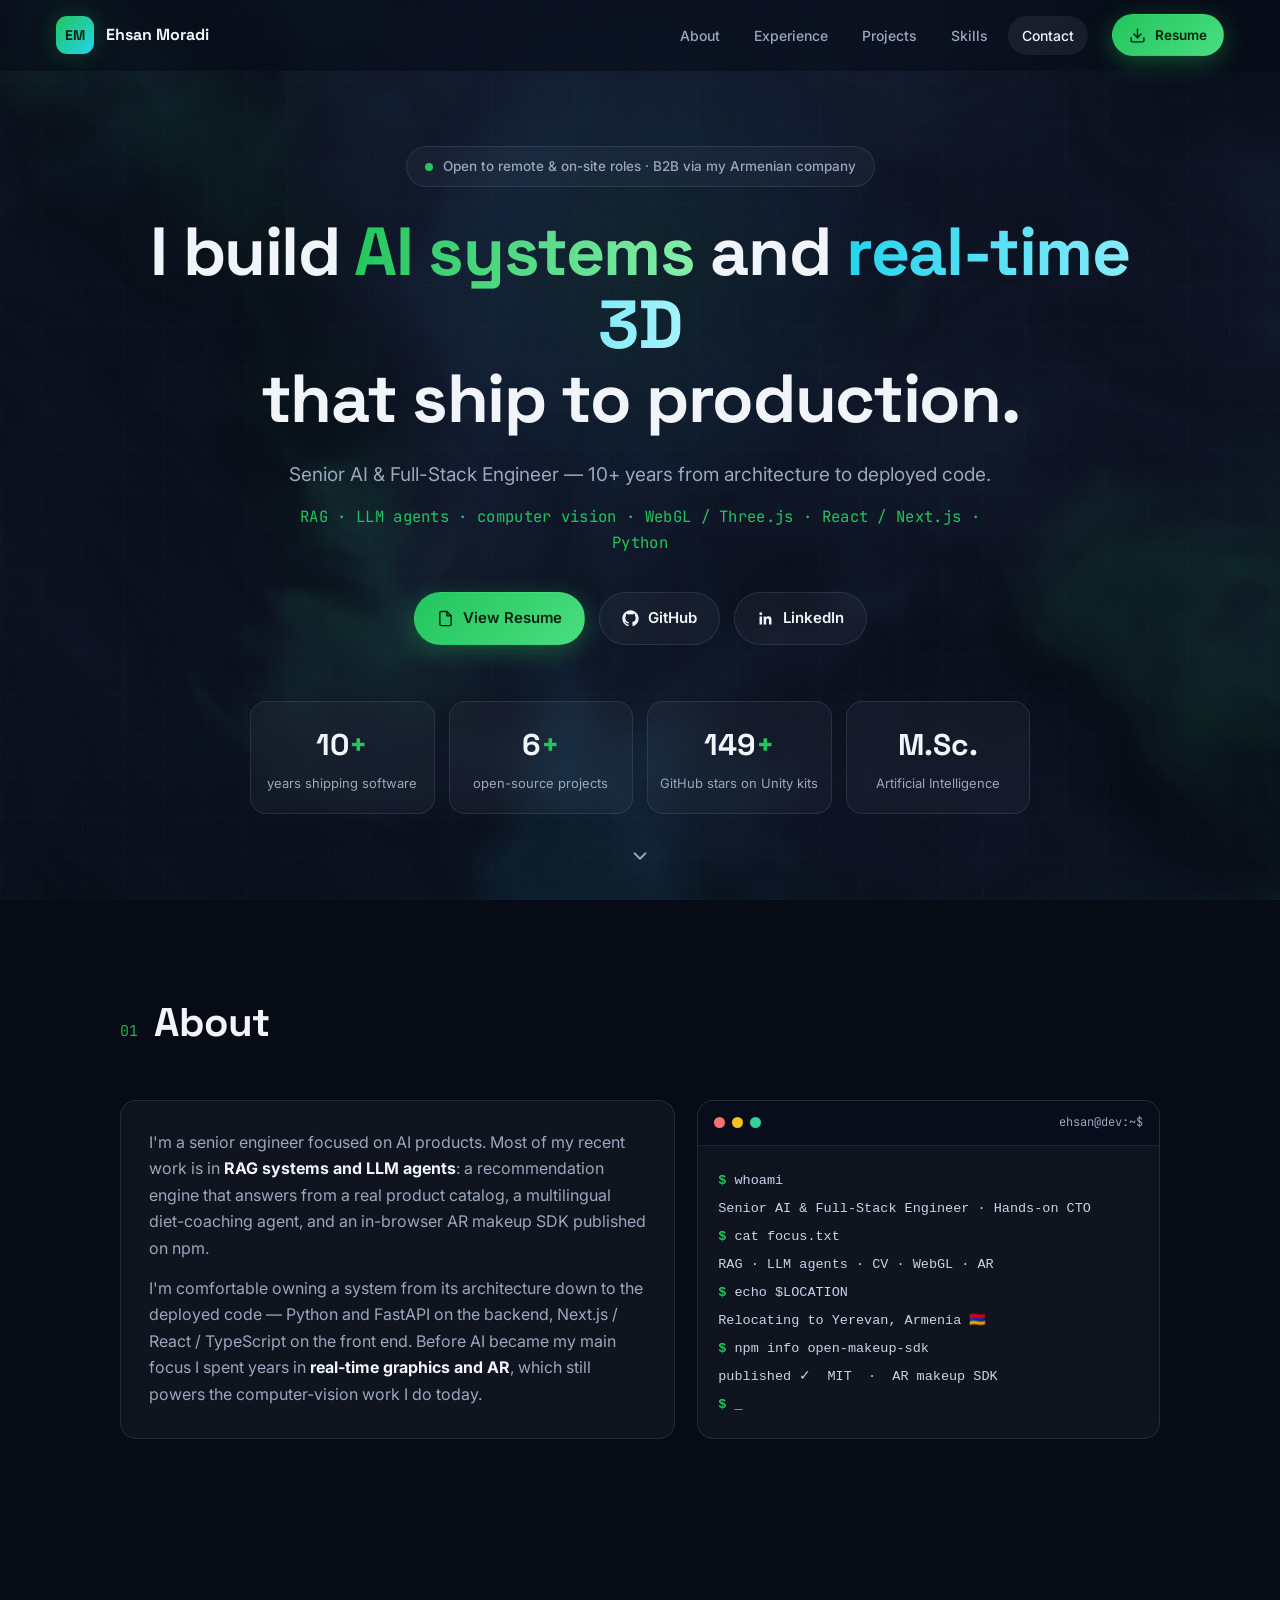
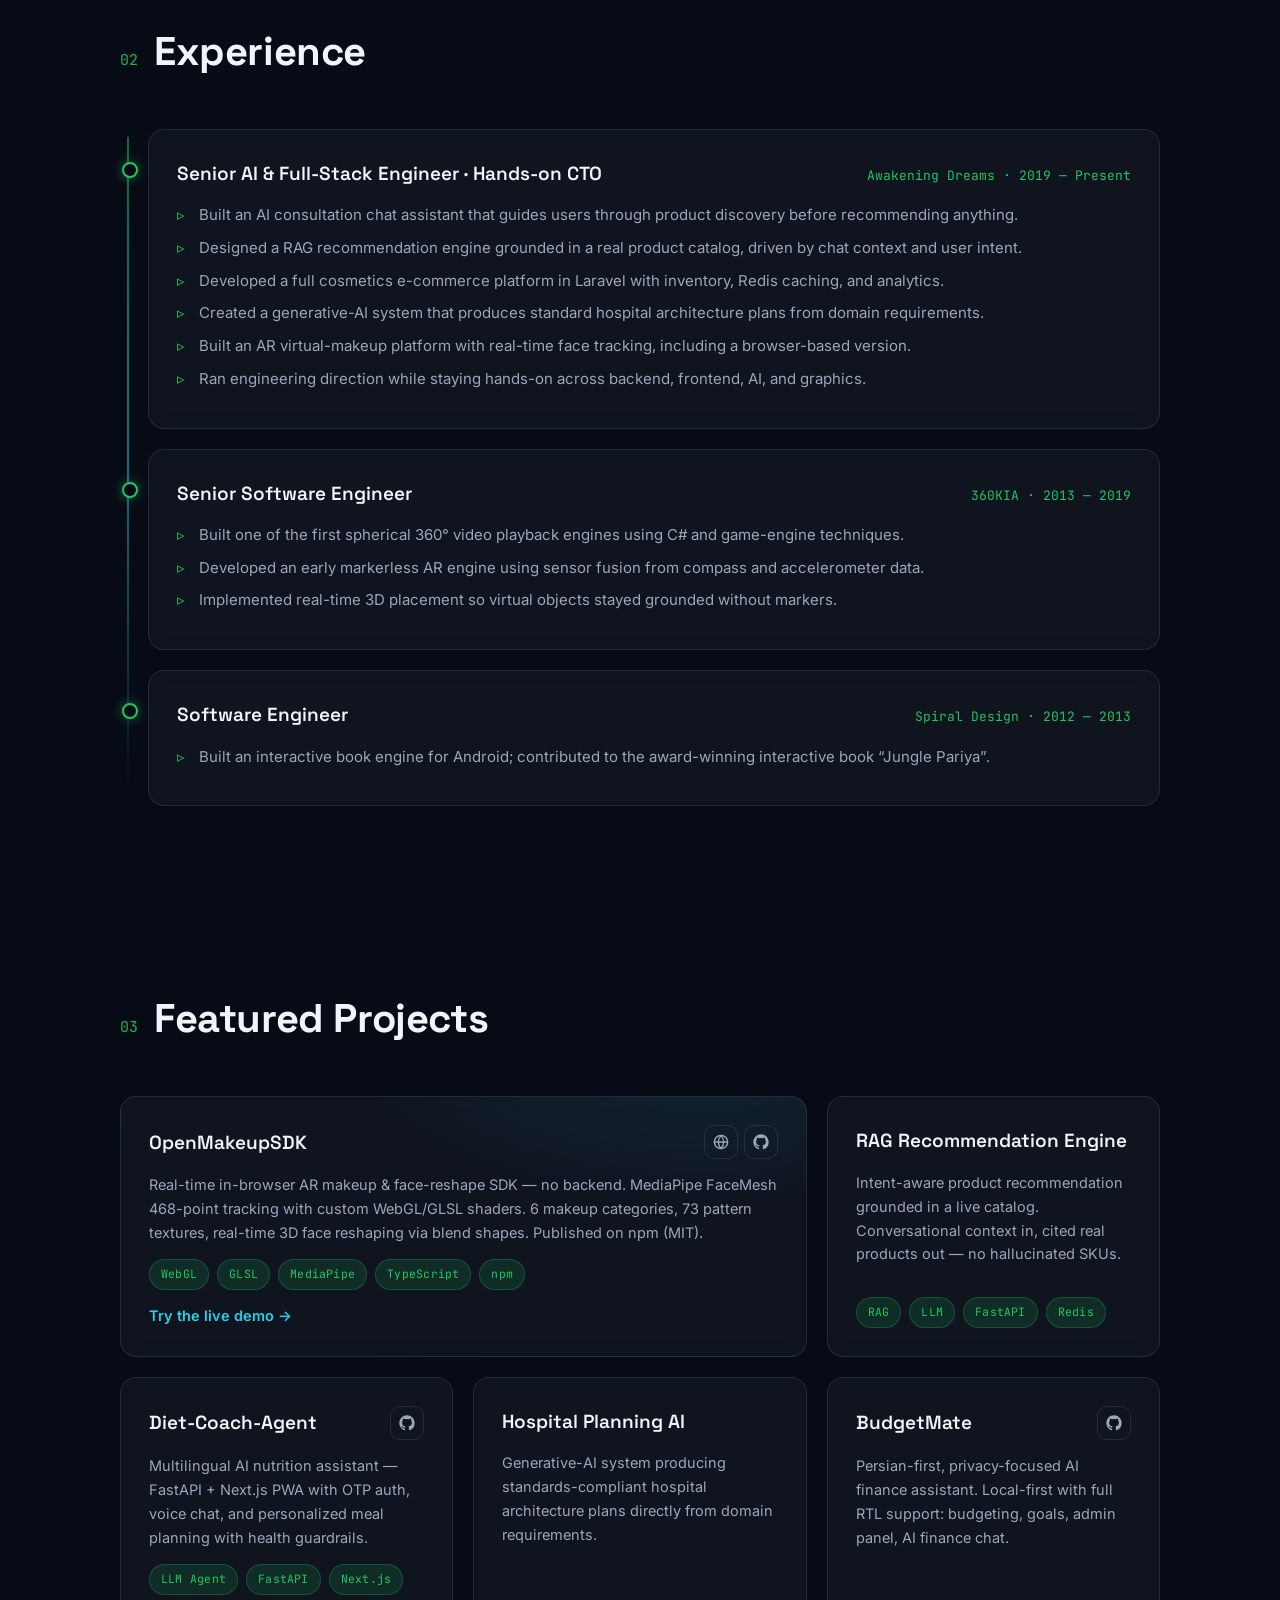
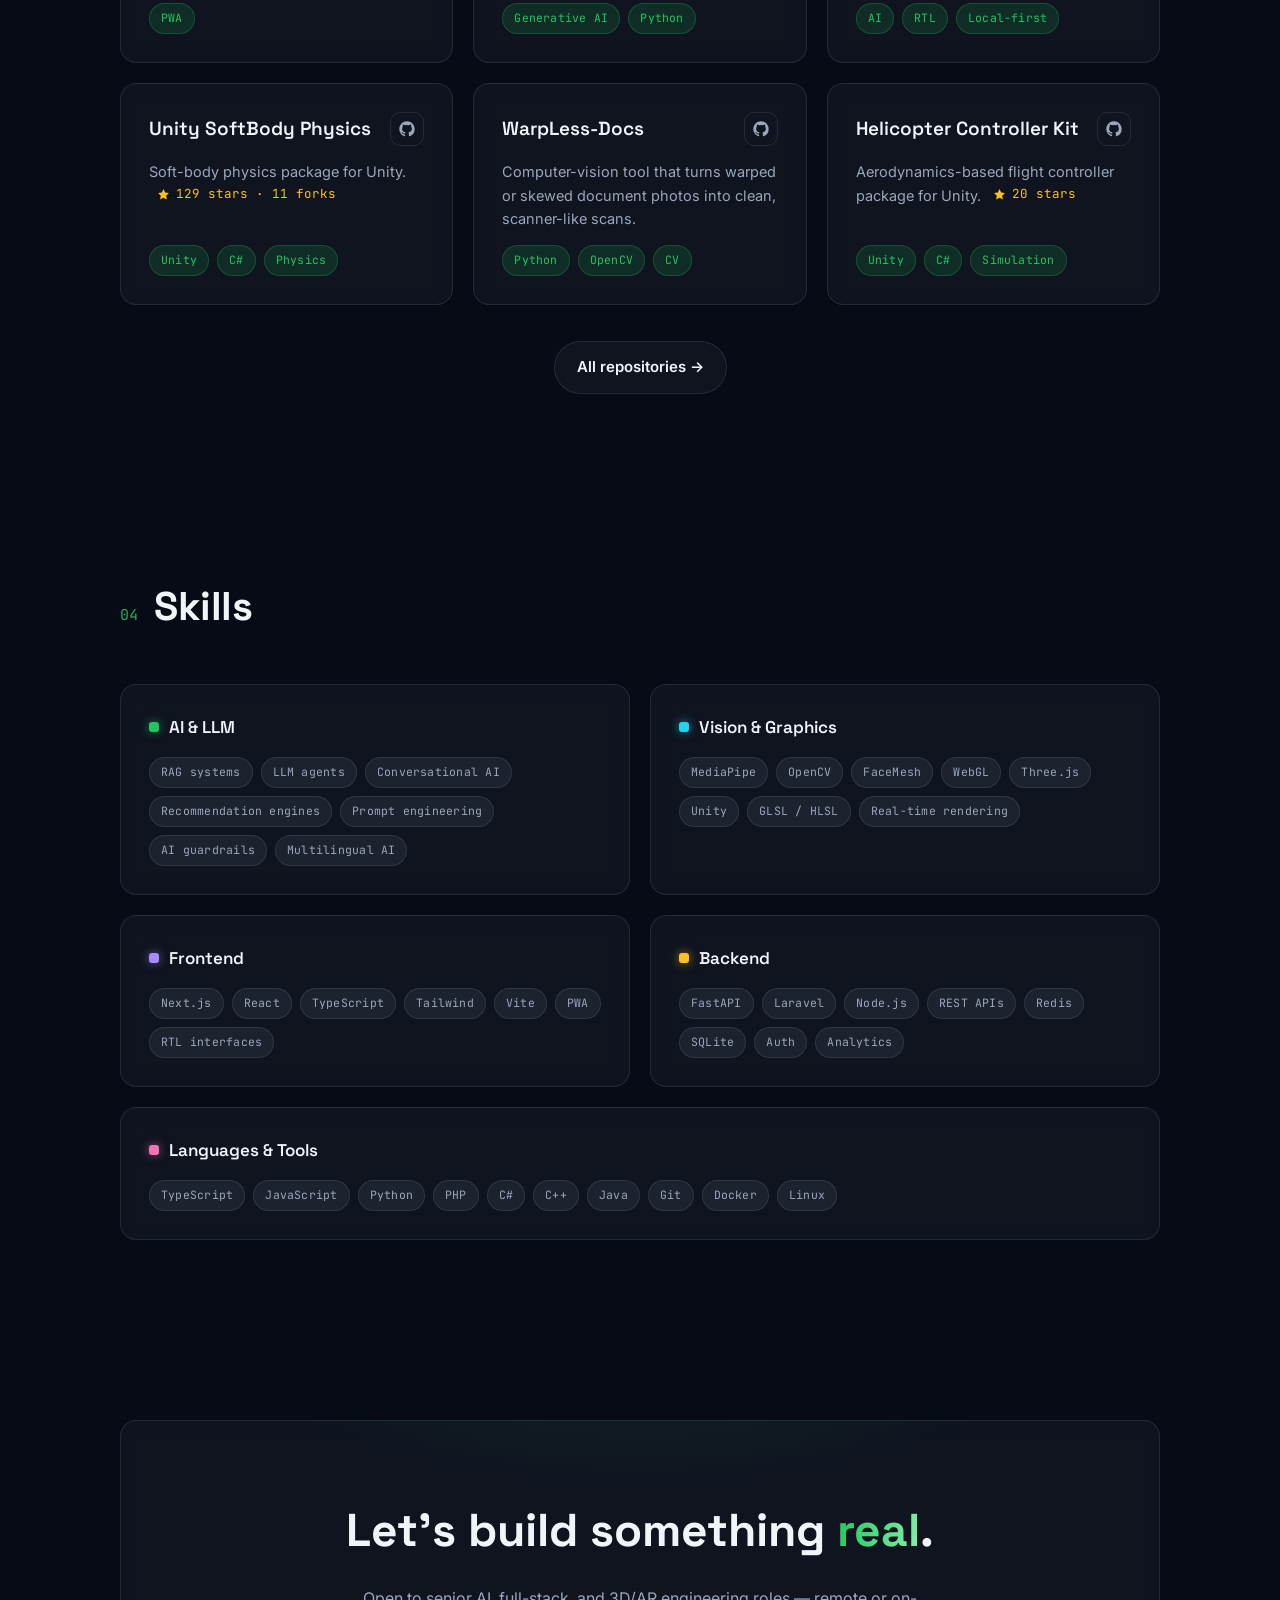
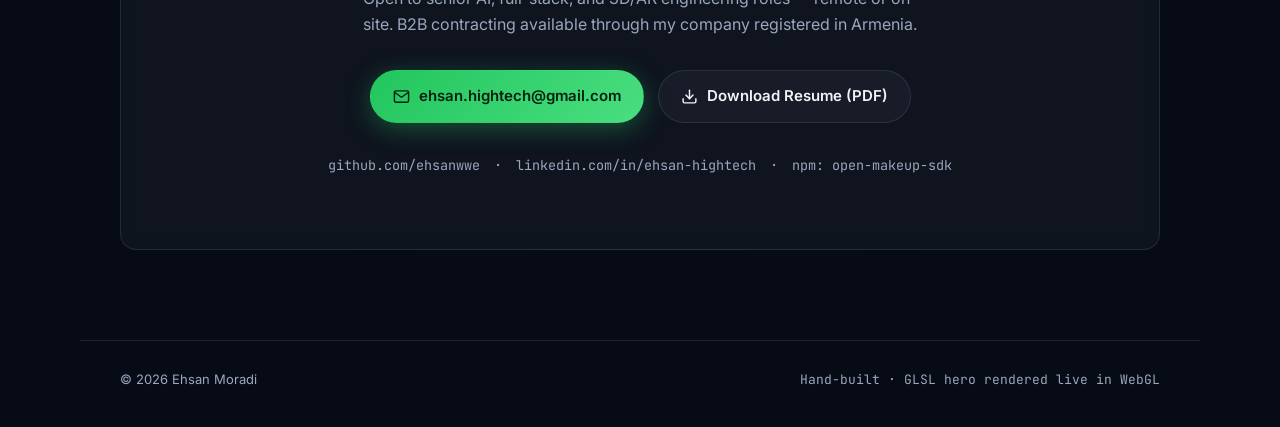
==== commit f5f64877: "Link the Helicopter Controller Kit card to its repository" ====
--- a/index.html
+++ b/index.html
@@ -291,7 +291,7 @@
           <div class="project-top">
             <h3>Helicopter Controller Kit</h3>
             <div class="project-links">
-              <a href="https://github.com/ehsanwwe" target="_blank" rel="noreferrer" aria-label="Helicopter Controller Kit on GitHub">
+              <a href="https://github.com/ehsanwwe/unity-helicopter-controller-kit" target="_blank" rel="noreferrer" aria-label="Helicopter Controller Kit on GitHub">
                 <svg class="icon" viewBox="0 0 24 24" fill="currentColor" aria-hidden="true"><path d="M12 .5C5.65.5.5 5.65.5 12c0 5.08 3.29 9.39 7.86 10.91.58.11.79-.25.79-.55v-2.17c-3.2.7-3.87-1.36-3.87-1.36-.52-1.33-1.28-1.68-1.28-1.68-1.04-.71.08-.7.08-.7 1.15.08 1.76 1.18 1.76 1.18 1.03 1.76 2.69 1.25 3.35.96.1-.75.4-1.25.72-1.54-2.55-.29-5.24-1.28-5.24-5.68 0-1.26.45-2.28 1.18-3.09-.12-.29-.51-1.46.11-3.05 0 0 .96-.31 3.15 1.18a10.9 10.9 0 0 1 5.74 0c2.18-1.49 3.14-1.18 3.14-1.18.63 1.59.24 2.76.12 3.05.74.81 1.18 1.83 1.18 3.09 0 4.42-2.69 5.39-5.26 5.67.41.36.78 1.06.78 2.14v3.17c0 .31.21.67.8.55A11.51 11.51 0 0 0 23.5 12C23.5 5.65 18.35.5 12 .5z"/></svg>
               </a>
             </div>
